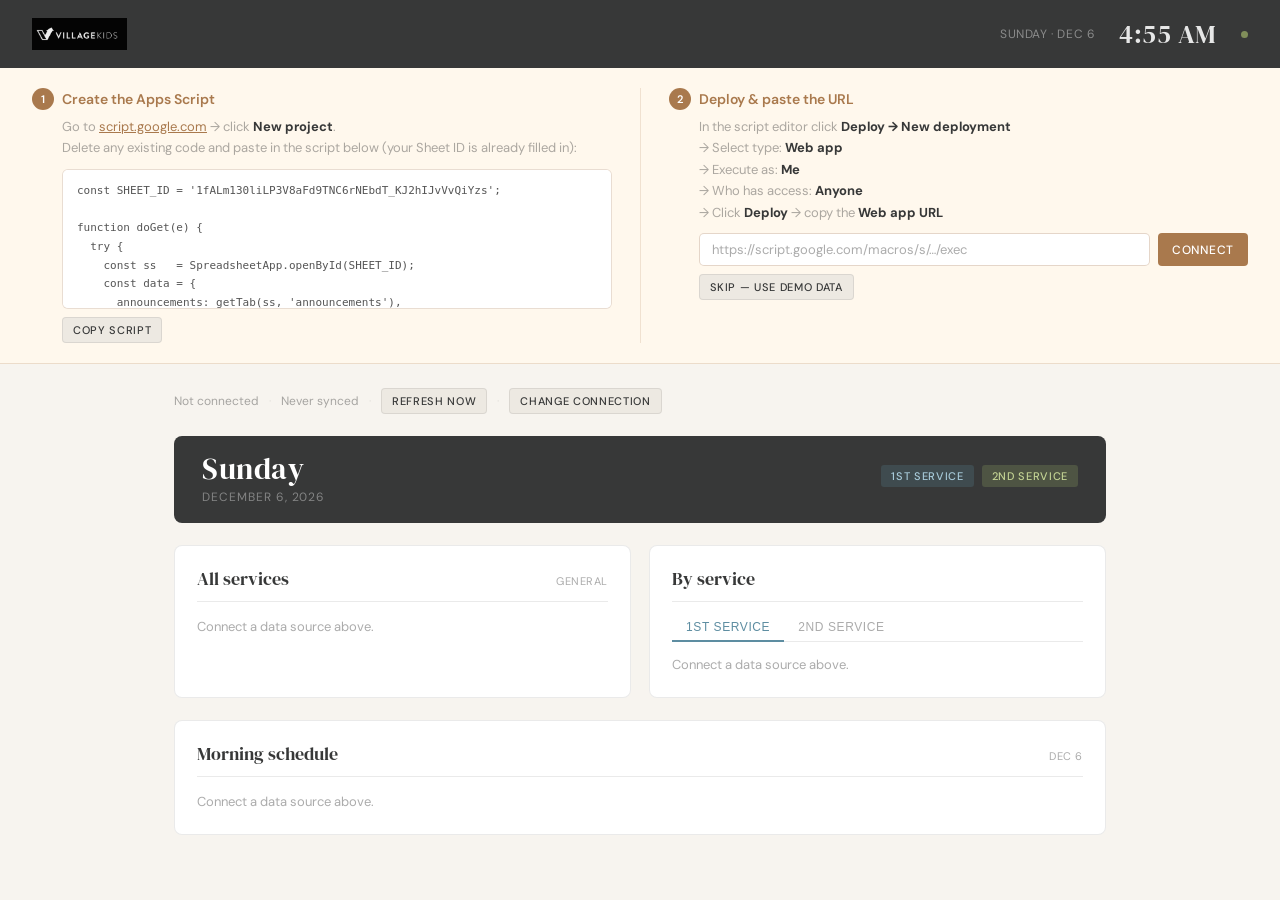
==== Index.html @ 51ea2cbd "Add files via upload" ====
<!DOCTYPE html>
<html lang="en">
<head>
<meta charset="UTF-8">
<meta name="viewport" content="width=device-width, initial-scale=1.0, viewport-fit=cover">
<meta name="apple-mobile-web-app-capable" content="yes">
<meta name="apple-mobile-web-app-status-bar-style" content="black-translucent">
<title>Village Kids</title>
<link rel="preconnect" href="https://fonts.googleapis.com">
<link href="https://fonts.googleapis.com/css2?family=DM+Sans:wght@300;400;500;600&family=DM+Serif+Display&display=swap" rel="stylesheet">
<style>
*,*::before,*::after{box-sizing:border-box;margin:0;padding:0}
:root{
  --blue:#5d8da1;--green:#a0b46a;--tan:#a9794d;
  --red:#954a4b;--dark:#373838;--cream:#f7f4ef;
  --off:#ede9e2;--rule:rgba(55,56,56,0.10);
  --text:#373838;--muted:rgba(55,56,56,0.42);
}
html,body{min-height:100%;font-family:'DM Sans',sans-serif;background:var(--cream);color:var(--text);-webkit-font-smoothing:antialiased}
header{background:var(--dark);padding:0 32px;height:68px;display:flex;align-items:center;justify-content:space-between;position:sticky;top:0;z-index:200}
.logo img{height:32px;display:block;opacity:.92}
.hright{display:flex;align-items:center;gap:24px}
.hdate{font-size:12px;color:rgba(255,255,255,.42);letter-spacing:.05em;text-transform:uppercase}
.hclock{font-family:'DM Serif Display',serif;font-size:26px;color:rgba(255,255,255,.88);letter-spacing:.02em;line-height:1}
.sync-dot{width:7px;height:7px;border-radius:50%;background:var(--green);opacity:.7;transition:background .3s,opacity .3s;flex-shrink:0}
.sync-dot.syncing{animation:pulse .9s ease-in-out infinite}
.sync-dot.error{background:var(--red);opacity:1;animation:none}
@keyframes pulse{0%,100%{opacity:.25}50%{opacity:1}}

.setup-banner{background:#fff8ed;border-bottom:1px solid rgba(169,121,77,.22);padding:20px 32px;display:flex;gap:24px;flex-wrap:wrap}
.setup-banner.hidden{display:none}
.setup-step{flex:1;min-width:260px}
.step-num{display:inline-flex;align-items:center;justify-content:center;width:22px;height:22px;border-radius:50%;background:var(--tan);color:#fff;font-size:11px;font-weight:600;margin-right:8px;flex-shrink:0}
.step-title{font-size:14px;font-weight:600;color:var(--tan);display:flex;align-items:center;margin-bottom:6px}
.step-body{font-size:13px;color:var(--muted);line-height:1.65;padding-left:30px}
.step-body code{background:rgba(169,121,77,.12);color:var(--tan);padding:1px 5px;border-radius:3px;font-size:11px;font-family:monospace}
.step-body a{color:var(--tan)}
.step-body strong{color:var(--text)}
.script-box{background:#fff;border:1px solid rgba(169,121,77,.25);border-radius:6px;padding:12px 14px;margin-top:10px;font-family:monospace;font-size:11px;color:#555;line-height:1.7;max-height:140px;overflow-y:auto;white-space:pre;user-select:all}
.url-row{display:flex;gap:8px;margin-top:10px;flex-wrap:wrap}
.url-input{font-family:'DM Sans',sans-serif;font-size:13px;padding:7px 12px;border:1px solid rgba(169,121,77,.3);border-radius:5px;background:#fff;color:var(--text);outline:none;flex:1;min-width:200px;transition:border-color .2s}
.url-input:focus{border-color:var(--tan)}
.url-input::placeholder{color:var(--muted)}
.divider-v{width:1px;background:rgba(169,121,77,.18);margin:0 4px;align-self:stretch}

.btn{font-family:'DM Sans',sans-serif;font-size:12px;font-weight:500;letter-spacing:.06em;text-transform:uppercase;padding:7px 14px;border-radius:4px;border:none;cursor:pointer;transition:opacity .15s;white-space:nowrap}
.btn:hover{opacity:.82}
.btn-tan{background:var(--tan);color:#fff}
.btn-dark{background:var(--dark);color:#fff}
.btn-ghost{background:var(--off);color:var(--text);border:1px solid var(--rule)}
.btn-sm{padding:5px 10px;font-size:11px}

.page{max-width:980px;margin:0 auto;padding:24px 24px 60px;display:flex;flex-direction:column;gap:22px}
.status-bar{display:flex;align-items:center;gap:10px;font-size:12px;color:var(--muted);flex-wrap:wrap}
.status-bar .sep{color:var(--rule)}

.date-banner{background:var(--dark);color:#fff;border-radius:8px;padding:18px 28px;display:flex;align-items:center;justify-content:space-between}
.date-main{font-family:'DM Serif Display',serif;font-size:30px;letter-spacing:.02em;line-height:1}
.date-sub{font-size:12px;color:rgba(255,255,255,.38);text-transform:uppercase;letter-spacing:.08em;margin-top:5px}
.svc-tags{display:flex;gap:8px}
.svc-tag{font-size:11px;font-weight:500;letter-spacing:.06em;text-transform:uppercase;padding:4px 10px;border-radius:3px}
.svc-tag-1{background:rgba(93,141,161,.22);color:#a8cbda}
.svc-tag-2{background:rgba(160,180,106,.22);color:#c4d494}
.svc-note{font-size:12px;color:rgba(255,255,255,.45);font-style:italic;margin-top:6px;text-align:right}

.two-col{display:grid;grid-template-columns:1fr 1fr;gap:18px}
.card{background:#fff;border-radius:8px;padding:20px 22px;border:1px solid var(--rule)}
.sec-hdr{display:flex;align-items:baseline;justify-content:space-between;margin-bottom:12px;padding-bottom:10px;border-bottom:1px solid var(--rule)}
.sec-title{font-family:'DM Serif Display',serif;font-size:18px;font-weight:400;color:var(--dark)}
.sec-meta{font-size:11px;color:var(--muted);letter-spacing:.05em;text-transform:uppercase}

.ann-empty{font-size:13px;color:var(--muted);padding:4px 0}
.ann-item{display:flex;gap:12px;padding:9px 0;border-bottom:1px solid var(--rule);align-items:flex-start}
.ann-item:last-child{border-bottom:none}
.ann-accent{width:3px;min-height:30px;border-radius:2px;flex-shrink:0;margin-top:2px}
.ann-body{flex:1;min-width:0}
.ann-title{font-size:14px;font-weight:500;line-height:1.35}
.ann-text{font-size:13px;color:var(--muted);margin-top:2px;line-height:1.45}
.ann-badge{font-size:10px;font-weight:500;letter-spacing:.06em;text-transform:uppercase;padding:2px 6px;border-radius:3px;margin-top:4px;display:inline-block}

.svc-tabs{display:flex;margin-bottom:10px;border-bottom:1px solid var(--rule)}
.svc-tab{font-size:12px;font-weight:500;letter-spacing:.05em;text-transform:uppercase;padding:6px 14px;background:none;border:none;cursor:pointer;color:var(--muted);border-bottom:2px solid transparent;margin-bottom:-1px;transition:color .2s,border-color .2s}
.svc-tab.s1{color:var(--blue);border-bottom-color:var(--blue)}
.svc-tab.s2{color:var(--green);border-bottom-color:var(--green)}
.svc-panel{display:none}
.svc-panel.active{display:block}

.sched-row{display:flex;align-items:flex-start;gap:14px;padding:9px 0;border-bottom:1px solid var(--rule)}
.sched-row:last-child{border-bottom:none}
.sched-time{font-family:'DM Serif Display',serif;font-size:13px;color:var(--muted);min-width:64px;flex-shrink:0;padding-top:2px}
.sched-dot{width:7px;height:7px;border-radius:50%;flex-shrink:0;margin-top:5px}
.sched-info{flex:1}
.sched-event{font-size:14px;font-weight:500;line-height:1.3}
.sched-sub{font-size:12px;color:var(--muted);margin-top:1px}
.sched-flags{display:flex;gap:5px;margin-top:4px;flex-wrap:wrap}
.sched-flag{font-size:10px;font-weight:500;letter-spacing:.05em;text-transform:uppercase;padding:2px 6px;border-radius:3px}
.flag-now{background:var(--red);color:#fff}
.flag-worship{background:rgba(93,141,161,.15);color:var(--blue)}
.flag-baptism{background:rgba(93,141,161,.15);color:var(--blue)}
.flag-early{background:rgba(149,74,75,.12);color:var(--red)}

.shimmer{height:13px;border-radius:4px;margin:8px 0;background:linear-gradient(90deg,var(--off) 25%,rgba(55,56,56,.06) 50%,var(--off) 75%);background-size:200% 100%;animation:shimmer 1.4s infinite}
@keyframes shimmer{0%{background-position:200% 0}100%{background-position:-200% 0}}
.shimmer.w80{width:80%}.shimmer.w60{width:60%}.shimmer.w45{width:45%}

@media(max-width:640px){
  .two-col{grid-template-columns:1fr}
  header{padding:0 16px}
  .page{padding:16px 12px 48px}
  .hdate{display:none}
  .setup-banner{padding:16px}
  .divider-v{display:none}
}
</style>
</head>
<body>

<header>
  <div class="logo"><img src="[data-uri]" alt="Village Kids"></div>
  <div class="hright">
    <div class="hdate"  id="hdate"></div>
    <div class="hclock" id="hclock">--:--</div>
    <div class="sync-dot" id="syncDot"></div>
  </div>
</header>

<div class="setup-banner" id="setupBanner">
  <div class="setup-step">
    <div class="step-title"><span class="step-num">1</span>Create the Apps Script</div>
    <div class="step-body">
      Go to <a href="https://script.google.com" target="_blank">script.google.com</a> &rarr; click <strong>New project</strong>.<br>
      Delete any existing code and paste in the script below (your Sheet ID is already filled in):
      <div class="script-box" id="scriptBox">const SHEET_ID = '1fALm130liLP3V8aFd9TNC6rNEbdT_KJ2hIJvVvQiYzs';

function doGet(e) {
  try {
    const ss   = SpreadsheetApp.openById(SHEET_ID);
    const data = {
      announcements: getTab(ss, 'announcements'),
      schedule:      getTab(ss, 'schedule'),
      settings:      getTab(ss, 'settings'),
    };
    const out = ContentService.createTextOutput(JSON.stringify(data));
    out.setMimeType(ContentService.MimeType.JSON);
    return out;
  } catch(err) {
    const out = ContentService.createTextOutput(JSON.stringify({ error: err.message }));
    out.setMimeType(ContentService.MimeType.JSON);
    return out;
  }
}

function getTab(ss, tabName) {
  const sheet = ss.getSheetByName(tabName);
  if (!sheet) return [];
  const rows = sheet.getDataRange().getValues();
  if (rows.length &lt; 2) return [];
  const headers = rows[0].map(h =&gt; String(h).trim().toLowerCase().replace(/\s+/g,'_'));
  return rows.slice(1)
    .map(row =&gt; {
      const obj = {};
      headers.forEach((h, i) =&gt; { obj[h] = String(row[i] != null ? row[i] : '').trim(); });
      return obj;
    })
    .filter(obj =&gt; Object.values(obj).some(v =&gt; v));
}</div>
      <button class="btn btn-ghost btn-sm" style="margin-top:8px" onclick="copyScript()">Copy script</button>
    </div>
  </div>
  <div class="divider-v"></div>
  <div class="setup-step">
    <div class="step-title"><span class="step-num">2</span>Deploy &amp; paste the URL</div>
    <div class="step-body">
      In the script editor click <strong>Deploy &rarr; New deployment</strong><br>
      &rarr; Select type: <strong>Web app</strong><br>
      &rarr; Execute as: <strong>Me</strong><br>
      &rarr; Who has access: <strong>Anyone</strong><br>
      &rarr; Click <strong>Deploy</strong> &rarr; copy the <strong>Web app URL</strong>
      <div class="url-row">
        <input class="url-input" id="urlInput" type="text" placeholder="https://script.google.com/macros/s/…/exec">
        <button class="btn btn-tan" onclick="saveUrl()">Connect</button>
      </div>
      <button class="btn btn-ghost btn-sm" style="margin-top:8px" onclick="useDemoData()">Skip — use demo data</button>
    </div>
  </div>
</div>

<div class="page">
  <div class="status-bar">
    <span id="statusText">Not connected</span>
    <span class="sep">&middot;</span>
    <span id="lastSync">Never synced</span>
    <span class="sep">&middot;</span>
    <button class="btn btn-ghost btn-sm" onclick="fetchData()">Refresh now</button>
    <span class="sep">&middot;</span>
    <button class="btn btn-ghost btn-sm" onclick="changeUrl()">Change connection</button>
  </div>

  <div class="date-banner">
    <div>
      <div class="date-main" id="dateBig">Sunday</div>
      <div class="date-sub"  id="dateFull"></div>
    </div>
    <div>
      <div class="svc-tags">
        <span class="svc-tag svc-tag-1" id="svc1Label">1st Service</span>
        <span class="svc-tag svc-tag-2" id="svc2Label">2nd Service</span>
      </div>
      <div class="svc-note" id="svcNote"></div>
    </div>
  </div>

  <div class="two-col">
    <div class="card">
      <div class="sec-hdr">
        <span class="sec-title">All services</span>
        <span class="sec-meta">General</span>
      </div>
      <div id="annGlobal"><div class="shimmer w80"></div><div class="shimmer w60"></div></div>
    </div>
    <div class="card">
      <div class="sec-hdr"><span class="sec-title">By service</span></div>
      <div class="svc-tabs">
        <button class="svc-tab s1" id="tab1" onclick="switchTab(1)">1st Service</button>
        <button class="svc-tab"    id="tab2" onclick="switchTab(2)">2nd Service</button>
      </div>
      <div class="svc-panel active" id="panelS1">
        <div id="annS1"><div class="shimmer w80"></div><div class="shimmer w45"></div></div>
      </div>
      <div class="svc-panel" id="panelS2">
        <div id="annS2"></div>
      </div>
    </div>
  </div>

  <div class="card">
    <div class="sec-hdr">
      <span class="sec-title">Morning schedule</span>
      <span class="sec-meta" id="schedMeta"></span>
    </div>
    <div id="schedGrid"><div class="shimmer w60"></div><div class="shimmer w80"></div><div class="shimmer w45"></div></div>
  </div>
</div>

<script>
const URL_KEY = 'vk_script_url';
const REFRESH  = 120000;
const TAG = {
  info:   {accent:'#5d8da1',bg:'rgba(93,141,161,.1)',  text:'#3a7490'},
  urgent: {accent:'#954a4b',bg:'rgba(149,74,75,.1)',   text:'#7a2e2f'},
  event:  {accent:'#a0b46a',bg:'rgba(160,180,106,.13)',text:'#608030'},
  prayer: {accent:'#a9794d',bg:'rgba(169,121,77,.12)', text:'#7a5030'},
};
const DEMO = {
  announcements:[
    {scope:'all',  title:'Check-in kiosks updated',     detail:'Use new tablets at main entrance.',    tag:'info'},
    {scope:'all',  title:'Allergy alert — nursery wing', detail:'No peanut products near rooms 1-3.',   tag:'urgent'},
    {scope:'1st',  title:'Worship team in main hall',    detail:'Kids join parents for opening song.',  tag:'info'},
    {scope:'2nd',  title:'VBS registration open',        detail:'Table in the foyer after service.',    tag:'event'},
  ],
  schedule:[
    {time:'9:00 AM', event:'Doors open',         detail:'Welcome & check-in',           now:'false',worship:'false',baptism:'false',early_pickup:'false'},
    {time:'9:15 AM', event:'Large group worship', detail:'All kids in main room',        now:'true', worship:'true', baptism:'false',early_pickup:'false'},
    {time:'9:40 AM', event:'Bible lesson',        detail:'Break out to classrooms',      now:'false',worship:'false',baptism:'false',early_pickup:'false'},
    {time:'10:05 AM',event:'Activity time',       detail:'Crafts & small groups',        now:'false',worship:'false',baptism:'false',early_pickup:'false'},
    {time:'10:30 AM',event:'Parent pickup',       detail:'Parents return to classrooms', now:'false',worship:'false',baptism:'false',early_pickup:'true'},
  ],
  settings:[{service1_time:'9:15 AM',service2_time:'11:00 AM',service_note:''}]
};

function bool(v){return['true','1','yes'].includes(String(v||'').trim().toLowerCase());}
function esc(s){return String(s||'').replace(/&/g,'&amp;').replace(/</g,'&lt;').replace(/>/g,'&gt;');}

function tick(){
  const n=new Date();
  const DA=['Sunday','Monday','Tuesday','Wednesday','Thursday','Friday','Saturday'];
  const MO=['January','February','March','April','May','June','July','August','September','October','November','December'];
  const SM=['Jan','Feb','Mar','Apr','May','Jun','Jul','Aug','Sep','Oct','Nov','Dec'];
  const h=n.getHours(),m=n.getMinutes(),ap=h>=12?'PM':'AM',hh=(h%12)||12,mm=String(m).padStart(2,'0');
  document.getElementById('hclock').textContent  = hh+':'+mm+' '+ap;
  document.getElementById('hdate').textContent   = DA[n.getDay()]+' · '+SM[n.getMonth()]+' '+n.getDate();
  document.getElementById('dateBig').textContent = DA[n.getDay()];
  document.getElementById('dateFull').textContent= MO[n.getMonth()]+' '+n.getDate()+', '+n.getFullYear();
  document.getElementById('schedMeta').textContent=SM[n.getMonth()]+' '+n.getDate();
}
tick(); setInterval(tick,15000);

function renderAnn(items,elId){
  const el=document.getElementById(elId);
  if(!items||!items.length){el.innerHTML='<p class="ann-empty">No announcements.</p>';return;}
  el.innerHTML=items.map(a=>{
    const c=TAG[a.tag]||TAG.info;
    return '<div class="ann-item"><div class="ann-accent" style="background:'+c.accent+'"></div><div class="ann-body"><div class="ann-title">'+esc(a.title)+'</div>'+(a.detail?'<div class="ann-text">'+esc(a.detail)+'</div>':'')+'<span class="ann-badge" style="background:'+c.bg+';color:'+c.text+'">'+esc(a.tag||'info')+'</span></div></div>';
  }).join('');
}

function renderSched(items){
  const el=document.getElementById('schedGrid');
  if(!items||!items.length){el.innerHTML='<p class="ann-empty">No schedule items.</p>';return;}
  el.innerHTML=items.map(s=>{
    const dot=bool(s.now)?'var(--red)':(bool(s.worship)||bool(s.baptism))?'var(--blue)':bool(s.early_pickup)?'var(--tan)':'var(--muted)';
    const flags=[
      bool(s.now)?'<span class="sched-flag flag-now">Now</span>':'',
      bool(s.worship)?'<span class="sched-flag flag-worship">Worship</span>':'',
      bool(s.baptism)?'<span class="sched-flag flag-baptism">Baptism</span>':'',
      bool(s.early_pickup)?'<span class="sched-flag flag-early">Early pickup</span>':'',
    ].filter(Boolean).join('');
    return '<div class="sched-row"><span class="sched-time">'+esc(s.time)+'</span><div class="sched-dot" style="background:'+dot+'"></div><div class="sched-info"><div class="sched-event">'+esc(s.event)+'</div>'+(s.detail?'<div class="sched-sub">'+esc(s.detail)+'</div>':'')+(flags?'<div class="sched-flags">'+flags+'</div>':'')+'</div></div>';
  }).join('');
}

function renderAll(data){
  const anns=data.announcements||[];
  const S1=['1st','first','1','service1','service 1'];
  const S2=['2nd','second','2','service2','service 2'];
  renderAnn(anns.filter(a=>!S1.includes((a.scope||'').toLowerCase())&&!S2.includes((a.scope||'').toLowerCase())),'annGlobal');
  renderAnn(anns.filter(a=>S1.includes((a.scope||'').toLowerCase())),'annS1');
  renderAnn(anns.filter(a=>S2.includes((a.scope||'').toLowerCase())),'annS2');
  renderSched(data.schedule||[]);
  const s=(data.settings||[])[0]||{};
  if(s.service1_time) document.getElementById('svc1Label').textContent=s.service1_time;
  if(s.service2_time) document.getElementById('svc2Label').textContent=s.service2_time;
  document.getElementById('svcNote').textContent=s.service_note||'';
}

function switchTab(n){
  document.getElementById('tab1').className='svc-tab'+(n===1?' s1':'');
  document.getElementById('tab2').className='svc-tab'+(n===2?' s2':'');
  document.getElementById('panelS1').className='svc-panel'+(n===1?' active':'');
  document.getElementById('panelS2').className='svc-panel'+(n===2?' active':'');
}

async function fetchData(){
  const url=localStorage.getItem(URL_KEY);
  if(!url)return;
  const dot=document.getElementById('syncDot');
  dot.className='sync-dot syncing';
  document.getElementById('statusText').textContent='Syncing…';
  try{
    const res=await fetch(url,{redirect:'follow'});
    if(!res.ok)throw new Error('HTTP '+res.status);
    const data=await res.json();
    if(data.error)throw new Error(data.error);
    renderAll(data);
    dot.className='sync-dot';
    const t=new Date();
    document.getElementById('lastSync').textContent='Synced '+t.toLocaleTimeString([],{hour:'2-digit',minute:'2-digit'});
    document.getElementById('statusText').textContent='Live';
  }catch(err){
    dot.className='sync-dot error';
    document.getElementById('statusText').textContent='Error — '+err.message;
    document.getElementById('lastSync').textContent='Check script URL and deployment settings';
  }
}

function saveUrl(){
  const v=document.getElementById('urlInput').value.trim();
  if(!v){document.getElementById('urlInput').focus();return;}
  localStorage.setItem(URL_KEY,v);
  document.getElementById('setupBanner').classList.add('hidden');
  fetchData();startPolling();
}
function changeUrl(){
  localStorage.removeItem(URL_KEY);
  document.getElementById('setupBanner').classList.remove('hidden');
  document.getElementById('statusText').textContent='Not connected';
}
function useDemoData(){
  document.getElementById('setupBanner').classList.add('hidden');
  document.getElementById('statusText').textContent='Demo mode';
  document.getElementById('lastSync').textContent='Using built-in demo data';
  document.getElementById('syncDot').className='sync-dot';
  renderAll(DEMO);
}
function copyScript(){
  const txt=document.getElementById('scriptBox').textContent;
  navigator.clipboard.writeText(txt).then(()=>alert('Copied!')).catch(()=>alert('Select all the text in the box and copy manually.'));
}

let pollTimer;
function startPolling(){clearInterval(pollTimer);pollTimer=setInterval(fetchData,REFRESH);}

const saved=localStorage.getItem(URL_KEY);
if(saved){
  document.getElementById('setupBanner').classList.add('hidden');
  fetchData();startPolling();
}else{
  ['annGlobal','annS1','annS2','schedGrid'].forEach(id=>
    document.getElementById(id).innerHTML='<p class="ann-empty">Connect a data source above.</p>'
  );
}
</script>
</body>
</html>
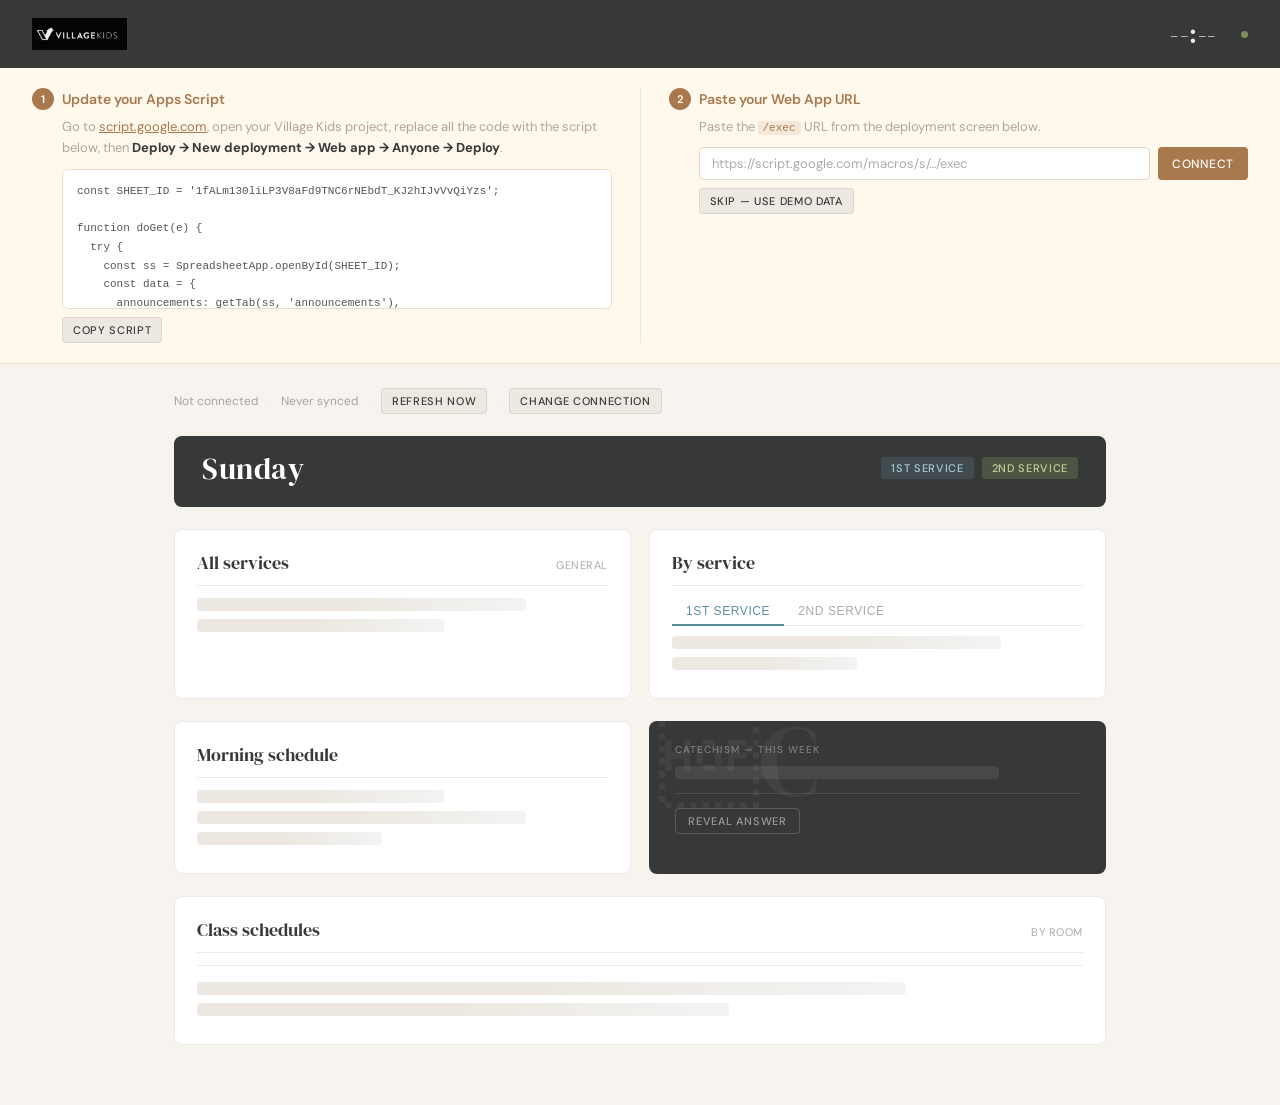
==== commit c7b718bd: "Rename village-kids-dashboard-v5.html to Index.html" ====
--- a/Index.html
+++ b/Index.html
@@ -17,6 +17,7 @@
   --text:#373838;--muted:rgba(55,56,56,0.42);
 }
 html,body{min-height:100%;font-family:'DM Sans',sans-serif;background:var(--cream);color:var(--text);-webkit-font-smoothing:antialiased}
+
 header{background:var(--dark);padding:0 32px;height:68px;display:flex;align-items:center;justify-content:space-between;position:sticky;top:0;z-index:200}
 .logo img{height:32px;display:block;opacity:.92}
 .hright{display:flex;align-items:center;gap:24px}
@@ -46,7 +47,6 @@
 .btn{font-family:'DM Sans',sans-serif;font-size:12px;font-weight:500;letter-spacing:.06em;text-transform:uppercase;padding:7px 14px;border-radius:4px;border:none;cursor:pointer;transition:opacity .15s;white-space:nowrap}
 .btn:hover{opacity:.82}
 .btn-tan{background:var(--tan);color:#fff}
-.btn-dark{background:var(--dark);color:#fff}
 .btn-ghost{background:var(--off);color:var(--text);border:1px solid var(--rule)}
 .btn-sm{padding:5px 10px;font-size:11px}
 
@@ -54,10 +54,10 @@
 .status-bar{display:flex;align-items:center;gap:10px;font-size:12px;color:var(--muted);flex-wrap:wrap}
 .status-bar .sep{color:var(--rule)}
 
-.date-banner{background:var(--dark);color:#fff;border-radius:8px;padding:18px 28px;display:flex;align-items:center;justify-content:space-between}
+.date-banner{background:var(--dark);color:#fff;border-radius:8px;padding:18px 28px;display:flex;align-items:center;justify-content:space-between;flex-wrap:wrap;gap:12px}
 .date-main{font-family:'DM Serif Display',serif;font-size:30px;letter-spacing:.02em;line-height:1}
 .date-sub{font-size:12px;color:rgba(255,255,255,.38);text-transform:uppercase;letter-spacing:.08em;margin-top:5px}
-.svc-tags{display:flex;gap:8px}
+.svc-tags{display:flex;gap:8px;flex-wrap:wrap}
 .svc-tag{font-size:11px;font-weight:500;letter-spacing:.06em;text-transform:uppercase;padding:4px 10px;border-radius:3px}
 .svc-tag-1{background:rgba(93,141,161,.22);color:#a8cbda}
 .svc-tag-2{background:rgba(160,180,106,.22);color:#c4d494}
@@ -99,17 +99,49 @@
 .flag-baptism{background:rgba(93,141,161,.15);color:var(--blue)}
 .flag-early{background:rgba(149,74,75,.12);color:var(--red)}
 
+/* CLASS TABS */
+.class-tab-bar{display:flex;flex-wrap:wrap;border-bottom:1px solid var(--rule);margin-bottom:16px;gap:0}
+.class-tab{font-size:12px;font-weight:500;letter-spacing:.03em;padding:7px 16px;background:none;border:none;cursor:pointer;color:var(--muted);border-bottom:2px solid transparent;margin-bottom:-1px;transition:color .15s,border-color .15s;white-space:nowrap}
+.class-tab.active{color:var(--tan);border-bottom-color:var(--tan)}
+.class-panel{display:none}
+.class-panel.active{display:block}
+
+.class-sched-row{display:flex;align-items:flex-start;gap:12px;padding:8px 0;border-bottom:1px solid var(--rule)}
+.class-sched-row:last-child{border-bottom:none}
+.class-sched-time{font-family:'DM Serif Display',serif;font-size:13px;color:var(--muted);min-width:62px;flex-shrink:0;padding-top:2px}
+.class-sched-dot{width:6px;height:6px;border-radius:50%;flex-shrink:0;margin-top:5px}
+.class-sched-info{flex:1}
+.class-sched-event{font-size:13px;font-weight:500;line-height:1.3}
+.class-sched-sub{font-size:12px;color:var(--muted);margin-top:1px}
+.class-now{font-size:10px;font-weight:500;background:var(--red);color:#fff;padding:1px 6px;border-radius:3px;margin-left:6px;vertical-align:middle}
+.no-schedule-msg{font-size:13px;color:var(--muted);padding:12px 0;font-style:italic}
+
+/* CATECHISM */
+.catechism-card{background:var(--dark);color:#fff;border-radius:8px;padding:22px 26px;position:relative;overflow:hidden}
+.catechism-card::before{content:'C';font-family:'DM Serif Display',serif;font-size:100px;color:rgba(255,255,255,.05);position:absolute;top:-10px;left:10px;line-height:1;pointer-events:none}
+.cat-label{font-size:10px;font-weight:500;letter-spacing:.1em;text-transform:uppercase;color:rgba(255,255,255,.35);margin-bottom:10px}
+.cat-question{font-family:'DM Serif Display',serif;font-size:18px;line-height:1.5;color:rgba(255,255,255,.92);margin-bottom:10px;position:relative}
+.cat-scripture{font-size:12px;color:rgba(255,255,255,.38);font-style:italic;margin-bottom:14px}
+.cat-answer-wrap{border-top:1px solid rgba(255,255,255,.1);padding-top:14px}
+.cat-reveal-btn{background:none;border:1px solid rgba(255,255,255,.18);color:rgba(255,255,255,.5);font-family:'DM Sans',sans-serif;font-size:11px;font-weight:500;letter-spacing:.07em;text-transform:uppercase;padding:5px 12px;border-radius:4px;cursor:pointer;transition:all .2s;display:flex;align-items:center;gap:6px}
+.cat-reveal-btn:hover{background:rgba(255,255,255,.08);color:rgba(255,255,255,.85)}
+.cat-answer{font-size:15px;line-height:1.65;color:rgba(255,255,255,.82);display:none;margin-top:12px}
+.cat-answer.revealed{display:block;animation:fadeIn .3s ease}
+@keyframes fadeIn{from{opacity:0;transform:translateY(4px)}to{opacity:1;transform:translateY(0)}}
+.cat-empty{font-size:13px;color:rgba(255,255,255,.3)}
+
 .shimmer{height:13px;border-radius:4px;margin:8px 0;background:linear-gradient(90deg,var(--off) 25%,rgba(55,56,56,.06) 50%,var(--off) 75%);background-size:200% 100%;animation:shimmer 1.4s infinite}
 @keyframes shimmer{0%{background-position:200% 0}100%{background-position:-200% 0}}
 .shimmer.w80{width:80%}.shimmer.w60{width:60%}.shimmer.w45{width:45%}
 
-@media(max-width:640px){
+@media(max-width:700px){
   .two-col{grid-template-columns:1fr}
   header{padding:0 16px}
   .page{padding:16px 12px 48px}
   .hdate{display:none}
   .setup-banner{padding:16px}
   .divider-v{display:none}
+  .class-tab{padding:6px 10px;font-size:11px}
 }
 </style>
 </head>
@@ -126,18 +158,20 @@
 
 <div class="setup-banner" id="setupBanner">
   <div class="setup-step">
-    <div class="step-title"><span class="step-num">1</span>Create the Apps Script</div>
+    <div class="step-title"><span class="step-num">1</span>Update your Apps Script</div>
     <div class="step-body">
-      Go to <a href="https://script.google.com" target="_blank">script.google.com</a> &rarr; click <strong>New project</strong>.<br>
-      Delete any existing code and paste in the script below (your Sheet ID is already filled in):
+      Go to <a href="https://script.google.com" target="_blank">script.google.com</a>, open your Village Kids project,
+      replace all the code with the script below, then
+      <strong>Deploy &rarr; New deployment &rarr; Web app &rarr; Anyone &rarr; Deploy</strong>.
       <div class="script-box" id="scriptBox">const SHEET_ID = '1fALm130liLP3V8aFd9TNC6rNEbdT_KJ2hIJvVvQiYzs';
 
 function doGet(e) {
   try {
-    const ss   = SpreadsheetApp.openById(SHEET_ID);
+    const ss = SpreadsheetApp.openById(SHEET_ID);
     const data = {
       announcements: getTab(ss, 'announcements'),
       schedule:      getTab(ss, 'schedule'),
+      classes:       getTab(ss, 'classes'),
       settings:      getTab(ss, 'settings'),
     };
     const out = ContentService.createTextOutput(JSON.stringify(data));
@@ -169,13 +203,9 @@
   </div>
   <div class="divider-v"></div>
   <div class="setup-step">
-    <div class="step-title"><span class="step-num">2</span>Deploy &amp; paste the URL</div>
+    <div class="step-title"><span class="step-num">2</span>Paste your Web App URL</div>
     <div class="step-body">
-      In the script editor click <strong>Deploy &rarr; New deployment</strong><br>
-      &rarr; Select type: <strong>Web app</strong><br>
-      &rarr; Execute as: <strong>Me</strong><br>
-      &rarr; Who has access: <strong>Anyone</strong><br>
-      &rarr; Click <strong>Deploy</strong> &rarr; copy the <strong>Web app URL</strong>
+      Paste the <code>/exec</code> URL from the deployment screen below.
       <div class="url-row">
         <input class="url-input" id="urlInput" type="text" placeholder="https://script.google.com/macros/s/…/exec">
         <button class="btn btn-tan" onclick="saveUrl()">Connect</button>
@@ -186,6 +216,7 @@
 </div>
 
 <div class="page">
+
   <div class="status-bar">
     <span id="statusText">Not connected</span>
     <span class="sep">&middot;</span>
@@ -221,51 +252,112 @@
     <div class="card">
       <div class="sec-hdr"><span class="sec-title">By service</span></div>
       <div class="svc-tabs">
-        <button class="svc-tab s1" id="tab1" onclick="switchTab(1)">1st Service</button>
-        <button class="svc-tab"    id="tab2" onclick="switchTab(2)">2nd Service</button>
+        <button class="svc-tab s1" id="tab1" onclick="switchSvcTab(1)">1st Service</button>
+        <button class="svc-tab"    id="tab2" onclick="switchSvcTab(2)">2nd Service</button>
       </div>
       <div class="svc-panel active" id="panelS1">
         <div id="annS1"><div class="shimmer w80"></div><div class="shimmer w45"></div></div>
       </div>
-      <div class="svc-panel" id="panelS2">
-        <div id="annS2"></div>
+      <div class="svc-panel" id="panelS2"><div id="annS2"></div></div>
+    </div>
+  </div>
+
+  <div class="two-col">
+    <div class="card">
+      <div class="sec-hdr">
+        <span class="sec-title">Morning schedule</span>
+        <span class="sec-meta" id="schedMeta"></span>
+      </div>
+      <div id="schedGrid"><div class="shimmer w60"></div><div class="shimmer w80"></div><div class="shimmer w45"></div></div>
+    </div>
+    <div class="catechism-card">
+      <div class="cat-label">Catechism &mdash; this week</div>
+      <div class="cat-question" id="catQuestion"><div class="shimmer w80" style="background:rgba(255,255,255,.08)"></div></div>
+      <div class="cat-scripture" id="catScripture"></div>
+      <div class="cat-answer-wrap">
+        <button class="cat-reveal-btn" id="catRevealBtn" onclick="toggleAnswer()">
+          <span id="catRevealLabel">Reveal answer</span>
+        </button>
+        <div class="cat-answer" id="catAnswer"></div>
       </div>
     </div>
   </div>
 
   <div class="card">
     <div class="sec-hdr">
-      <span class="sec-title">Morning schedule</span>
-      <span class="sec-meta" id="schedMeta"></span>
-    </div>
-    <div id="schedGrid"><div class="shimmer w60"></div><div class="shimmer w80"></div><div class="shimmer w45"></div></div>
-  </div>
+      <span class="sec-title">Class schedules</span>
+      <span class="sec-meta">By room</span>
+    </div>
+    <div class="class-tab-bar" id="classTabBar"></div>
+    <div id="classPanels"><div class="shimmer w80"></div><div class="shimmer w60"></div></div>
+  </div>
+
 </div>
 
 <script>
 const URL_KEY = 'vk_script_url';
 const REFRESH  = 120000;
+
+// Canonical class order — tabs always appear in this order
+const CLASS_ORDER = [
+  'Nursery',
+  'Toddler/Wobbler',
+  'Preschool',
+  'Kindergarten - 1st Grade',
+  '2nd - 3rd Grade',
+  '4th - 6th Grade'
+];
+
 const TAG = {
   info:   {accent:'#5d8da1',bg:'rgba(93,141,161,.1)',  text:'#3a7490'},
   urgent: {accent:'#954a4b',bg:'rgba(149,74,75,.1)',   text:'#7a2e2f'},
   event:  {accent:'#a0b46a',bg:'rgba(160,180,106,.13)',text:'#608030'},
   prayer: {accent:'#a9794d',bg:'rgba(169,121,77,.12)', text:'#7a5030'},
 };
+
 const DEMO = {
   announcements:[
-    {scope:'all',  title:'Check-in kiosks updated',     detail:'Use new tablets at main entrance.',    tag:'info'},
-    {scope:'all',  title:'Allergy alert — nursery wing', detail:'No peanut products near rooms 1-3.',   tag:'urgent'},
+    {scope:'all',  title:'Check-in kiosks updated',      detail:'Use new tablets at main entrance.',   tag:'info'},
+    {scope:'all',  title:'Allergy alert — nursery', detail:'No peanut products near rooms 1–3.', tag:'urgent'},
     {scope:'1st',  title:'Worship team in main hall',    detail:'Kids join parents for opening song.',  tag:'info'},
-    {scope:'2nd',  title:'VBS registration open',        detail:'Table in the foyer after service.',    tag:'event'},
+    {scope:'2nd',  title:'VBS registration open',        detail:'Table in foyer after service.',        tag:'event'},
   ],
   schedule:[
-    {time:'9:00 AM', event:'Doors open',         detail:'Welcome & check-in',           now:'false',worship:'false',baptism:'false',early_pickup:'false'},
-    {time:'9:15 AM', event:'Large group worship', detail:'All kids in main room',        now:'true', worship:'true', baptism:'false',early_pickup:'false'},
-    {time:'9:40 AM', event:'Bible lesson',        detail:'Break out to classrooms',      now:'false',worship:'false',baptism:'false',early_pickup:'false'},
-    {time:'10:05 AM',event:'Activity time',       detail:'Crafts & small groups',        now:'false',worship:'false',baptism:'false',early_pickup:'false'},
-    {time:'10:30 AM',event:'Parent pickup',       detail:'Parents return to classrooms', now:'false',worship:'false',baptism:'false',early_pickup:'true'},
+    {time:'9:00 AM', event:'Doors open',          detail:'Welcome & check-in',           now:'false',worship:'false',baptism:'false',early_pickup:'false'},
+    {time:'9:15 AM', event:'Large group worship',  detail:'All kids in main room',        now:'true', worship:'true', baptism:'false',early_pickup:'false'},
+    {time:'9:40 AM', event:'Bible lesson',          detail:'Break out to classrooms',      now:'false',worship:'false',baptism:'false',early_pickup:'false'},
+    {time:'10:05 AM',event:'Activity time',         detail:'Crafts & small groups',        now:'false',worship:'false',baptism:'false',early_pickup:'false'},
+    {time:'10:30 AM',event:'Parent pickup',         detail:'Parents return to classrooms', now:'false',worship:'false',baptism:'false',early_pickup:'true'},
   ],
-  settings:[{service1_time:'9:15 AM',service2_time:'11:00 AM',service_note:''}]
+  classes:[
+    {class:'Nursery',time:'',event:'',detail:'',now:'false',no_schedule:'true'},
+    {class:'Toddler/Wobbler',time:'9:15 AM',event:'Drop-off',detail:'',now:'false'},
+    {class:'Toddler/Wobbler',time:'9:25 AM',event:'Worship & movement',detail:'Songs and dancing',now:'true'},
+    {class:'Toddler/Wobbler',time:'9:45 AM',event:'Bible story',detail:'',now:'false'},
+    {class:'Toddler/Wobbler',time:'10:05 AM',event:'Snack & play',detail:'',now:'false'},
+    {class:'Toddler/Wobbler',time:'10:25 AM',event:'Pickup',detail:'',now:'false'},
+    {class:'Preschool',time:'9:15 AM',event:'Drop-off',detail:'',now:'false'},
+    {class:'Preschool',time:'9:25 AM',event:'Worship',detail:'Songs & prayer',now:'false'},
+    {class:'Preschool',time:'9:40 AM',event:'Bible lesson',detail:'John 3:1–15',now:'true'},
+    {class:'Preschool',time:'10:00 AM',event:'Craft / activity',detail:'Take-home project',now:'false'},
+    {class:'Preschool',time:'10:20 AM',event:'Free play',detail:'',now:'false'},
+    {class:'Preschool',time:'10:25 AM',event:'Pickup',detail:'',now:'false'},
+    {class:'Kindergarten - 1st Grade',time:'9:15 AM',event:'Large group worship',detail:'Main room',now:'false'},
+    {class:'Kindergarten - 1st Grade',time:'9:40 AM',event:'Bible lesson',detail:'John 3:1–15',now:'true'},
+    {class:'Kindergarten - 1st Grade',time:'10:05 AM',event:'Small group',detail:'Discussion & craft',now:'false'},
+    {class:'Kindergarten - 1st Grade',time:'10:25 AM',event:'Pickup',detail:'',now:'false'},
+    {class:'2nd - 3rd Grade',time:'9:15 AM',event:'Large group worship',detail:'Main room',now:'false'},
+    {class:'2nd - 3rd Grade',time:'9:40 AM',event:'Bible lesson',detail:'John 3:1–15',now:'true'},
+    {class:'2nd - 3rd Grade',time:'10:05 AM',event:'Discussion & game',detail:'',now:'false'},
+    {class:'2nd - 3rd Grade',time:'10:25 AM',event:'Pickup',detail:'',now:'false'},
+    {class:'4th - 6th Grade',time:'',event:'',detail:'',now:'false',no_schedule:'true'}
+  ],
+  settings:[{
+    service1_time:'9:15 AM',service2_time:'11:00 AM',service_note:'',
+    catechism_question:'What is God?',
+    catechism_answer:'God is a Spirit, infinite, eternal, and unchangeable in his being, wisdom, power, holiness, justice, goodness, and truth.',
+    catechism_scripture:'John 4:24',
+  }]
 };
 
 function bool(v){return['true','1','yes'].includes(String(v||'').trim().toLowerCase());}
@@ -296,7 +388,7 @@
 
 function renderSched(items){
   const el=document.getElementById('schedGrid');
-  if(!items||!items.length){el.innerHTML='<p class="ann-empty">No schedule items.</p>';return;}
+  if(!items||!items.length){el.innerHTML='<p class="ann-empty">No schedule.</p>';return;}
   el.innerHTML=items.map(s=>{
     const dot=bool(s.now)?'var(--red)':(bool(s.worship)||bool(s.baptism))?'var(--blue)':bool(s.early_pickup)?'var(--tan)':'var(--muted)';
     const flags=[
@@ -309,6 +401,79 @@
   }).join('');
 }
 
+function renderClasses(rows){
+  const tabBar = document.getElementById('classTabBar');
+  const panels = document.getElementById('classPanels');
+
+  // Build groups from sheet data
+  const groups = {};
+  (rows||[]).forEach(r=>{
+    const cls = r.class||r.classroom||r.room||'';
+    if(!cls) return;
+    if(!groups[cls]) groups[cls]=[];
+    // Skip sentinel no_schedule rows from real data (they won't have no_schedule set)
+    if(!bool(r.no_schedule)) groups[cls].push(r);
+  });
+
+  // Use CLASS_ORDER for tab sequence; include even if no rows (shows "no schedule" message)
+  // Also include any class names from data not in CLASS_ORDER (appended at end)
+  const dataClasses = Object.keys(groups);
+  const ordered = CLASS_ORDER.filter(c => true); // always show all 6
+  dataClasses.forEach(c=>{ if(!ordered.includes(c)) ordered.push(c); });
+
+  tabBar.innerHTML = ordered.map((cls,i)=>
+    '<button class="class-tab'+(i===0?' active':'')+'" onclick="switchClassTab(''+cls.replace(/'/g,"\\'")+ '',this)">'+esc(cls)+'</button>'
+  ).join('');
+
+  panels.innerHTML = ordered.map((cls,i)=>{
+    const clsRows = groups[cls]||[];
+    let inner;
+    if(!clsRows.length){
+      inner = '<p class="no-schedule-msg">No schedule for this class.</p>';
+    } else {
+      inner = clsRows.map(s=>{
+        const isNow=bool(s.now);
+        return '<div class="class-sched-row">'
+          +'<span class="class-sched-time">'+esc(s.time)+'</span>'
+          +'<div class="class-sched-dot" style="background:'+(isNow?'var(--red)':'var(--tan)')+'"></div>'
+          +'<div class="class-sched-info">'
+          +'<span class="class-sched-event">'+esc(s.event)+'</span>'
+          +(isNow?'<span class="class-now">Now</span>':'')
+          +(s.detail?'<div class="class-sched-sub">'+esc(s.detail)+'</div>':'')
+          +'</div></div>';
+      }).join('');
+    }
+    return '<div class="class-panel'+(i===0?' active':'')+'" data-class="'+esc(cls)+'">'+inner+'</div>';
+  }).join('');
+}
+
+function switchClassTab(cls,btn){
+  document.querySelectorAll('.class-tab').forEach(t=>t.classList.remove('active'));
+  document.querySelectorAll('.class-panel').forEach(p=>p.classList.remove('active'));
+  btn.classList.add('active');
+  const panel=document.querySelector('.class-panel[data-class="'+CSS.escape(cls)+'"]');
+  if(panel) panel.classList.add('active');
+}
+
+function renderCatechism(s){
+  const q=s.catechism_question||'', a=s.catechism_answer||'', sc=s.catechism_scripture||'';
+  const qEl=document.getElementById('catQuestion');
+  const aEl=document.getElementById('catAnswer');
+  if(!q){qEl.innerHTML='<span class="cat-empty">No catechism question set.</span>';document.getElementById('catRevealBtn').style.display='none';return;}
+  qEl.textContent=q;
+  document.getElementById('catScripture').textContent=sc;
+  aEl.textContent=a;
+  document.getElementById('catRevealBtn').style.display=a?'flex':'none';
+  aEl.classList.remove('revealed');
+  document.getElementById('catRevealLabel').textContent='Reveal answer';
+}
+
+function toggleAnswer(){
+  const aEl=document.getElementById('catAnswer');
+  const showing=aEl.classList.toggle('revealed');
+  document.getElementById('catRevealLabel').textContent=showing?'Hide answer':'Reveal answer';
+}
+
 function renderAll(data){
   const anns=data.announcements||[];
   const S1=['1st','first','1','service1','service 1'];
@@ -317,13 +482,15 @@
   renderAnn(anns.filter(a=>S1.includes((a.scope||'').toLowerCase())),'annS1');
   renderAnn(anns.filter(a=>S2.includes((a.scope||'').toLowerCase())),'annS2');
   renderSched(data.schedule||[]);
+  renderClasses(data.classes||[]);
   const s=(data.settings||[])[0]||{};
   if(s.service1_time) document.getElementById('svc1Label').textContent=s.service1_time;
   if(s.service2_time) document.getElementById('svc2Label').textContent=s.service2_time;
   document.getElementById('svcNote').textContent=s.service_note||'';
-}
-
-function switchTab(n){
+  renderCatechism(s);
+}
+
+function switchSvcTab(n){
   document.getElementById('tab1').className='svc-tab'+(n===1?' s1':'');
   document.getElementById('tab2').className='svc-tab'+(n===2?' s2':'');
   document.getElementById('panelS1').className='svc-panel'+(n===1?' active':'');
@@ -373,8 +540,8 @@
   renderAll(DEMO);
 }
 function copyScript(){
-  const txt=document.getElementById('scriptBox').textContent;
-  navigator.clipboard.writeText(txt).then(()=>alert('Copied!')).catch(()=>alert('Select all the text in the box and copy manually.'));
+  navigator.clipboard.writeText(document.getElementById('scriptBox').textContent)
+    .then(()=>alert('Copied!')).catch(()=>alert('Select and copy manually.'));
 }
 
 let pollTimer;
@@ -388,7 +555,9 @@
   ['annGlobal','annS1','annS2','schedGrid'].forEach(id=>
     document.getElementById(id).innerHTML='<p class="ann-empty">Connect a data source above.</p>'
   );
+  document.getElementById('classTabBar').innerHTML='';
+  document.getElementById('classPanels').innerHTML='<p class="ann-empty">Connect a data source above.</p>';
 }
 </script>
 </body>
-</html>+</html>
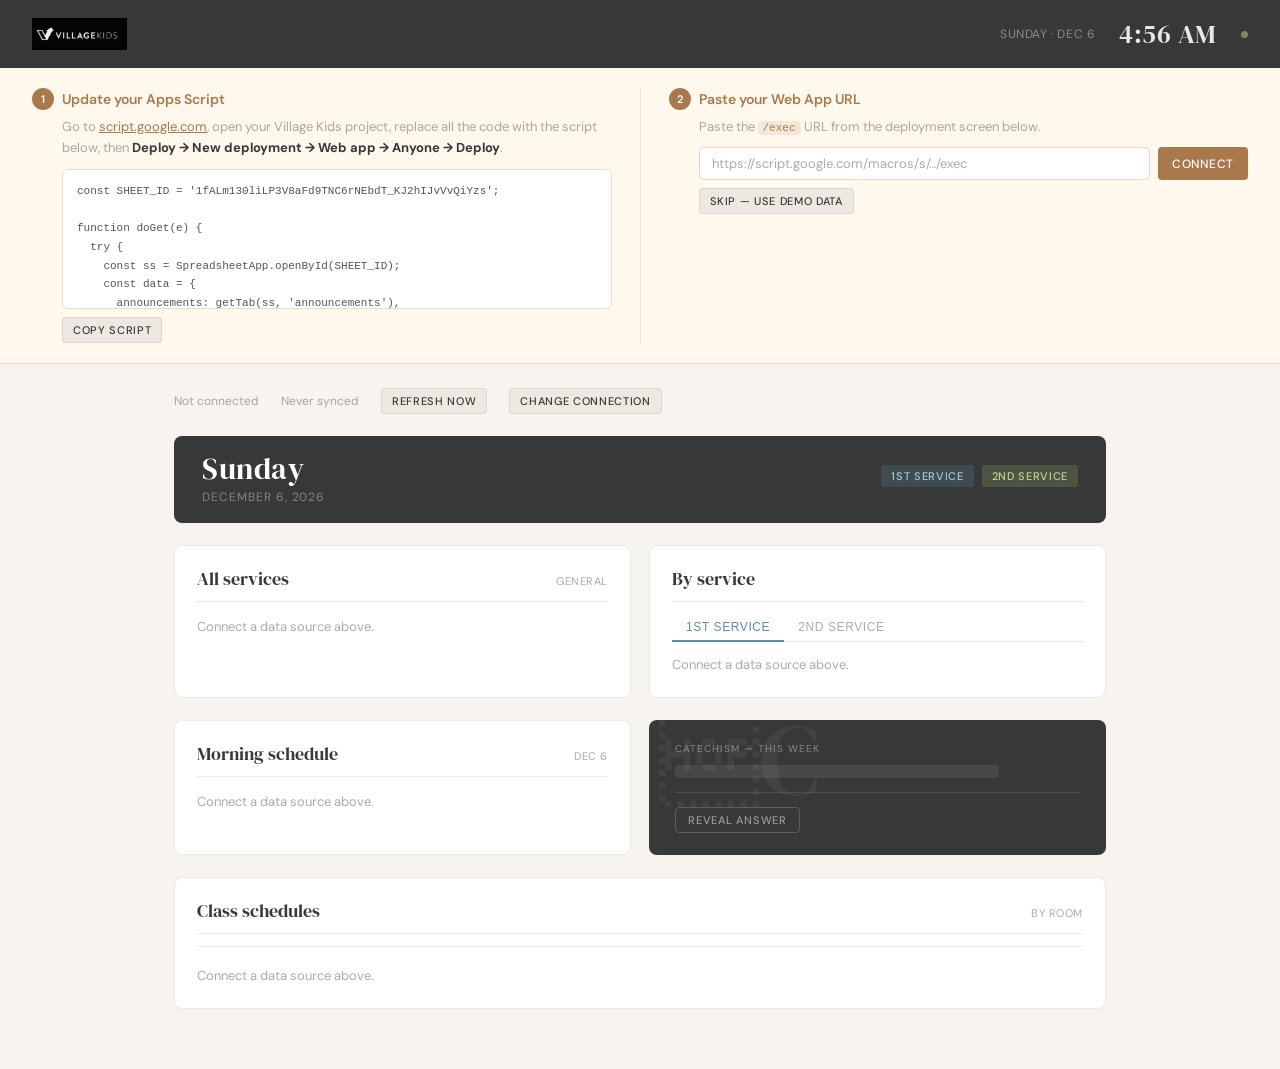
==== commit 706403f3: "Rename village-kids-dashboard-v5.html to Index.html" ====
--- a/Index.html
+++ b/Index.html
@@ -405,54 +405,69 @@
   const tabBar = document.getElementById('classTabBar');
   const panels = document.getElementById('classPanels');
 
-  // Build groups from sheet data
   const groups = {};
   (rows||[]).forEach(r=>{
     const cls = r.class||r.classroom||r.room||'';
     if(!cls) return;
     if(!groups[cls]) groups[cls]=[];
-    // Skip sentinel no_schedule rows from real data (they won't have no_schedule set)
     if(!bool(r.no_schedule)) groups[cls].push(r);
   });
 
-  // Use CLASS_ORDER for tab sequence; include even if no rows (shows "no schedule" message)
-  // Also include any class names from data not in CLASS_ORDER (appended at end)
   const dataClasses = Object.keys(groups);
-  const ordered = CLASS_ORDER.filter(c => true); // always show all 6
+  const ordered = CLASS_ORDER.slice();
   dataClasses.forEach(c=>{ if(!ordered.includes(c)) ordered.push(c); });
 
-  tabBar.innerHTML = ordered.map((cls,i)=>
-    '<button class="class-tab'+(i===0?' active':'')+'" onclick="switchClassTab(''+cls.replace(/'/g,"\\'")+ '',this)">'+esc(cls)+'</button>'
-  ).join('');
-
-  panels.innerHTML = ordered.map((cls,i)=>{
+  // Build tabs using DOM (no string escaping issues)
+  tabBar.innerHTML = '';
+  panels.innerHTML = '';
+
+  ordered.forEach((cls, i) => {
+    // Tab button
+    const btn = document.createElement('button');
+    btn.className = 'class-tab' + (i===0 ? ' active' : '');
+    btn.textContent = cls;
+    btn.addEventListener('click', function(){ switchClassTab(cls, this); });
+    tabBar.appendChild(btn);
+
+    // Panel
+    const panel = document.createElement('div');
+    panel.className = 'class-panel' + (i===0 ? ' active' : '');
+    panel.dataset.cls = cls;
+
     const clsRows = groups[cls]||[];
-    let inner;
     if(!clsRows.length){
-      inner = '<p class="no-schedule-msg">No schedule for this class.</p>';
+      const msg = document.createElement('p');
+      msg.className = 'no-schedule-msg';
+      msg.textContent = 'No schedule for this class.';
+      panel.appendChild(msg);
     } else {
-      inner = clsRows.map(s=>{
-        const isNow=bool(s.now);
-        return '<div class="class-sched-row">'
-          +'<span class="class-sched-time">'+esc(s.time)+'</span>'
+      clsRows.forEach(s => {
+        const isNow = bool(s.now);
+        const row = document.createElement('div');
+        row.className = 'class-sched-row';
+        row.innerHTML =
+          '<span class="class-sched-time">'+esc(s.time)+'</span>'
           +'<div class="class-sched-dot" style="background:'+(isNow?'var(--red)':'var(--tan)')+'"></div>'
           +'<div class="class-sched-info">'
           +'<span class="class-sched-event">'+esc(s.event)+'</span>'
           +(isNow?'<span class="class-now">Now</span>':'')
           +(s.detail?'<div class="class-sched-sub">'+esc(s.detail)+'</div>':'')
-          +'</div></div>';
-      }).join('');
+          +'</div>';
+        panel.appendChild(row);
+      });
     }
-    return '<div class="class-panel'+(i===0?' active':'')+'" data-class="'+esc(cls)+'">'+inner+'</div>';
-  }).join('');
-}
+    panels.appendChild(panel);
+  });
+}
+
 
 function switchClassTab(cls,btn){
   document.querySelectorAll('.class-tab').forEach(t=>t.classList.remove('active'));
   document.querySelectorAll('.class-panel').forEach(p=>p.classList.remove('active'));
   btn.classList.add('active');
-  const panel=document.querySelector('.class-panel[data-class="'+CSS.escape(cls)+'"]');
-  if(panel) panel.classList.add('active');
+  document.querySelectorAll('.class-panel').forEach(p=>{
+    if(p.dataset.cls===cls) p.classList.add('active');
+  });
 }
 
 function renderCatechism(s){
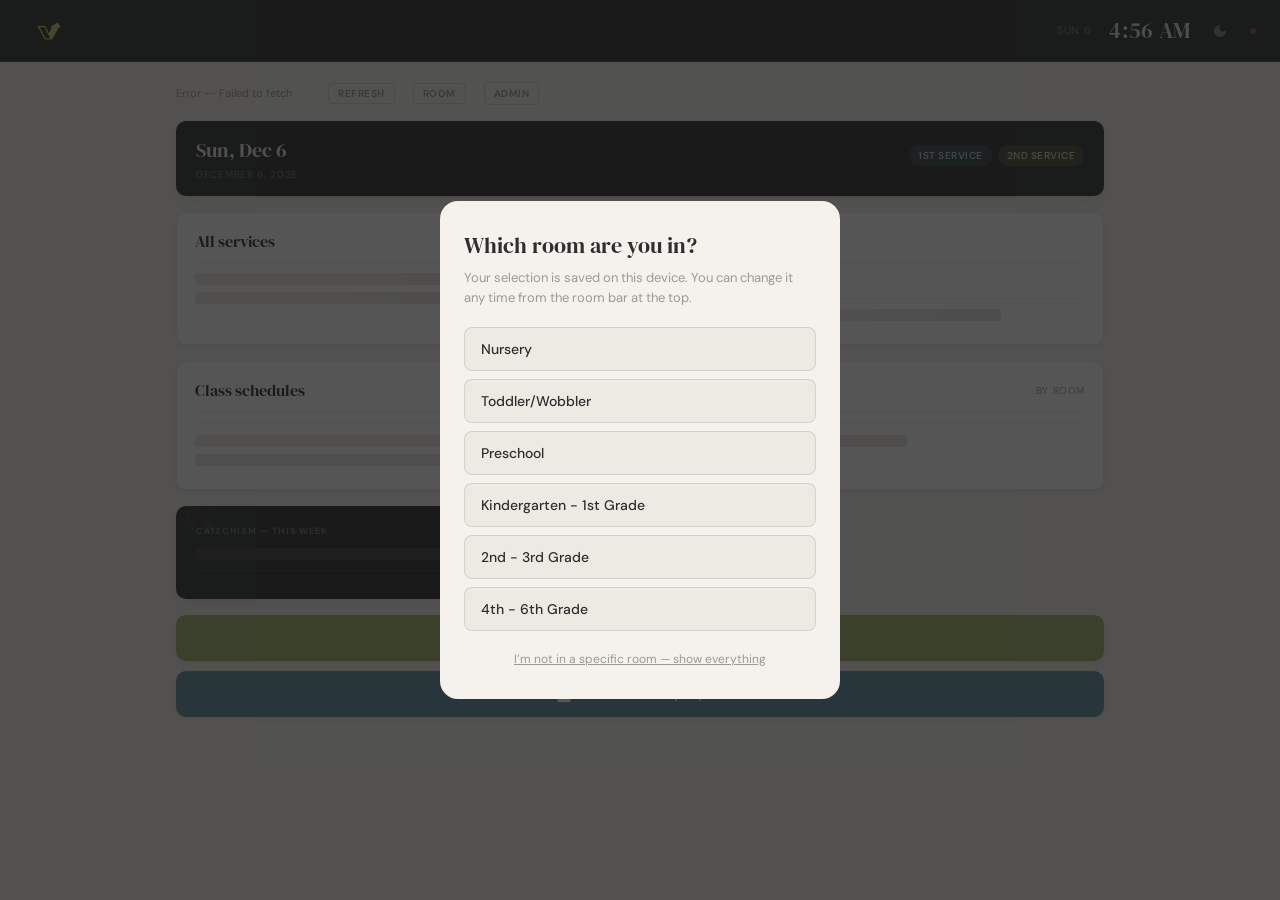
==== commit 533bf209: "Update and rename vk-dashboard-v9.html to Index.html" ====
--- a/Index.html
+++ b/Index.html
@@ -2,237 +2,424 @@
 <html lang="en">
 <head>
 <meta charset="UTF-8">
-<meta name="viewport" content="width=device-width, initial-scale=1.0, viewport-fit=cover">
+<meta name="viewport" content="width=device-width,initial-scale=1,viewport-fit=cover">
 <meta name="apple-mobile-web-app-capable" content="yes">
 <meta name="apple-mobile-web-app-status-bar-style" content="black-translucent">
+<meta name="apple-mobile-web-app-title" content="Village Kids">
+<meta name="mobile-web-app-capable" content="yes">
+<meta name="theme-color" content="#2d2e2e">
 <title>Village Kids</title>
+<link rel="manifest" href="/village-kids-dashboard/manifest.json">
+<link rel="apple-touch-icon" href="/village-kids-dashboard/icon-180.png">
+<link rel="apple-touch-icon" sizes="152x152" href="/village-kids-dashboard/icon-152.png">
+<link rel="apple-touch-icon" sizes="167x167" href="/village-kids-dashboard/icon-167.png">
+<link rel="apple-touch-icon" sizes="180x180" href="/village-kids-dashboard/icon-180.png">
+<link rel="icon" type="image/png" sizes="32x32" href="/village-kids-dashboard/icon-32.png">
+<link rel="icon" type="image/png" sizes="16x16" href="/village-kids-dashboard/icon-16.png">
 <link rel="preconnect" href="https://fonts.googleapis.com">
-<link href="https://fonts.googleapis.com/css2?family=DM+Sans:wght@300;400;500;600&family=DM+Serif+Display&display=swap" rel="stylesheet">
+<link href="https://fonts.googleapis.com/css2?family=DM+Sans:wght@300;400;500;600&family=DM+Serif+Display:ital@0;1&display=swap" rel="stylesheet">
 <style>
+/* ── RESET ──────────────────────────────────────── */
 *,*::before,*::after{box-sizing:border-box;margin:0;padding:0}
+
+/* ── TOKENS ─────────────────────────────────────── */
 :root{
-  --blue:#5d8da1;--green:#a0b46a;--tan:#a9794d;
-  --red:#954a4b;--dark:#373838;--cream:#f7f4ef;
-  --off:#ede9e2;--rule:rgba(55,56,56,0.10);
-  --text:#373838;--muted:rgba(55,56,56,0.42);
+  --blue:#5d8da1;    --blue-d:#3a6e85;   --blue-l:rgba(93,141,161,.12);
+  --green:#a0b46a;   --green-d:#6b8a3e;  --green-l:rgba(160,180,106,.12);
+  --tan:#a9794d;     --tan-d:#7a5030;    --tan-l:rgba(169,121,77,.12);
+  --red:#954a4b;     --red-d:#7a2e2f;    --red-l:rgba(149,74,75,.12);
+  --dark:#2d2e2e;    --dark2:#373838;
+  --cream:#f5f2ed;   --off:#edeae4;      --off2:#e4e0d9;
+  --white:#fff;      --rule:rgba(55,56,56,.08);   --rule2:rgba(55,56,56,.14);
+  --text:#2d2e2e;    --muted:rgba(45,46,46,.45);  --faint:rgba(45,46,46,.22);
+  --sh:0 1px 3px rgba(0,0,0,.06),0 4px 16px rgba(0,0,0,.06);
+  --sh-sm:0 1px 2px rgba(0,0,0,.05),0 2px 8px rgba(0,0,0,.05);
+  --r:8px; --rl:10px; --rxl:16px;
 }
-html,body{min-height:100%;font-family:'DM Sans',sans-serif;background:var(--cream);color:var(--text);-webkit-font-smoothing:antialiased}
-
-header{background:var(--dark);padding:0 32px;height:68px;display:flex;align-items:center;justify-content:space-between;position:sticky;top:0;z-index:200}
-.logo img{height:32px;display:block;opacity:.92}
-.hright{display:flex;align-items:center;gap:24px}
-.hdate{font-size:12px;color:rgba(255,255,255,.42);letter-spacing:.05em;text-transform:uppercase}
-.hclock{font-family:'DM Serif Display',serif;font-size:26px;color:rgba(255,255,255,.88);letter-spacing:.02em;line-height:1}
-.sync-dot{width:7px;height:7px;border-radius:50%;background:var(--green);opacity:.7;transition:background .3s,opacity .3s;flex-shrink:0}
-.sync-dot.syncing{animation:pulse .9s ease-in-out infinite}
-.sync-dot.error{background:var(--red);opacity:1;animation:none}
-@keyframes pulse{0%,100%{opacity:.25}50%{opacity:1}}
-
-.setup-banner{background:#fff8ed;border-bottom:1px solid rgba(169,121,77,.22);padding:20px 32px;display:flex;gap:24px;flex-wrap:wrap}
-.setup-banner.hidden{display:none}
-.setup-step{flex:1;min-width:260px}
-.step-num{display:inline-flex;align-items:center;justify-content:center;width:22px;height:22px;border-radius:50%;background:var(--tan);color:#fff;font-size:11px;font-weight:600;margin-right:8px;flex-shrink:0}
-.step-title{font-size:14px;font-weight:600;color:var(--tan);display:flex;align-items:center;margin-bottom:6px}
-.step-body{font-size:13px;color:var(--muted);line-height:1.65;padding-left:30px}
-.step-body code{background:rgba(169,121,77,.12);color:var(--tan);padding:1px 5px;border-radius:3px;font-size:11px;font-family:monospace}
-.step-body a{color:var(--tan)}
-.step-body strong{color:var(--text)}
-.script-box{background:#fff;border:1px solid rgba(169,121,77,.25);border-radius:6px;padding:12px 14px;margin-top:10px;font-family:monospace;font-size:11px;color:#555;line-height:1.7;max-height:140px;overflow-y:auto;white-space:pre;user-select:all}
-.url-row{display:flex;gap:8px;margin-top:10px;flex-wrap:wrap}
-.url-input{font-family:'DM Sans',sans-serif;font-size:13px;padding:7px 12px;border:1px solid rgba(169,121,77,.3);border-radius:5px;background:#fff;color:var(--text);outline:none;flex:1;min-width:200px;transition:border-color .2s}
-.url-input:focus{border-color:var(--tan)}
-.url-input::placeholder{color:var(--muted)}
-.divider-v{width:1px;background:rgba(169,121,77,.18);margin:0 4px;align-self:stretch}
-
-.btn{font-family:'DM Sans',sans-serif;font-size:12px;font-weight:500;letter-spacing:.06em;text-transform:uppercase;padding:7px 14px;border-radius:4px;border:none;cursor:pointer;transition:opacity .15s;white-space:nowrap}
-.btn:hover{opacity:.82}
-.btn-tan{background:var(--tan);color:#fff}
-.btn-ghost{background:var(--off);color:var(--text);border:1px solid var(--rule)}
-.btn-sm{padding:5px 10px;font-size:11px}
-
-.page{max-width:980px;margin:0 auto;padding:24px 24px 60px;display:flex;flex-direction:column;gap:22px}
-.status-bar{display:flex;align-items:center;gap:10px;font-size:12px;color:var(--muted);flex-wrap:wrap}
-.status-bar .sep{color:var(--rule)}
-
-.date-banner{background:var(--dark);color:#fff;border-radius:8px;padding:18px 28px;display:flex;align-items:center;justify-content:space-between;flex-wrap:wrap;gap:12px}
-.date-main{font-family:'DM Serif Display',serif;font-size:30px;letter-spacing:.02em;line-height:1}
-.date-sub{font-size:12px;color:rgba(255,255,255,.38);text-transform:uppercase;letter-spacing:.08em;margin-top:5px}
-.svc-tags{display:flex;gap:8px;flex-wrap:wrap}
-.svc-tag{font-size:11px;font-weight:500;letter-spacing:.06em;text-transform:uppercase;padding:4px 10px;border-radius:3px}
+body.dark{
+  --cream:#1e1f1f;  --off:#252627;   --off2:#2c2e2e;  --white:#252627;
+  --rule:rgba(255,255,255,.07);  --rule2:rgba(255,255,255,.12);
+  --text:#e8e5df;   --muted:rgba(232,229,223,.45);  --faint:rgba(232,229,223,.22);
+  --sh:0 1px 3px rgba(0,0,0,.3),0 4px 16px rgba(0,0,0,.3);
+  --sh-sm:0 1px 2px rgba(0,0,0,.2),0 2px 8px rgba(0,0,0,.2);
+  --blue-l:rgba(93,141,161,.18); --tan-l:rgba(169,121,77,.18); --red-l:rgba(149,74,75,.2);
+}
+
+/* ── BASE ────────────────────────────────────────── */
+html,body{min-height:100%;font-family:'DM Sans',sans-serif;background:var(--cream);color:var(--text);-webkit-font-smoothing:antialiased;font-size:15px;line-height:1.5}
+a{color:inherit;text-decoration:none}
+button{font-family:inherit;cursor:pointer}
+
+/* ── ANIMATIONS ─────────────────────────────────── */
+@keyframes fadeUp{from{opacity:0;transform:translateY(14px)}to{opacity:1;transform:translateY(0)}}
+@keyframes shimmer{0%{background-position:200% 0}100%{background-position:-200% 0}}
+@keyframes pulse{0%,100%{opacity:.2}50%{opacity:1}}
+@keyframes alertPulse{0%,100%{background:#954a4b}50%{background:#b05a5b}}
+@keyframes slideUp{from{opacity:0;transform:translateY(8px)}to{opacity:1;transform:translateY(0)}}
+@keyframes tickerScroll{0%{transform:translateX(0)}100%{transform:translateX(-50%)}}
+
+.anim{opacity:0;animation:fadeUp .45s ease forwards}
+.d1{animation-delay:.05s}.d2{animation-delay:.1s}.d3{animation-delay:.15s}
+.d4{animation-delay:.2s}.d5{animation-delay:.25s}.d6{animation-delay:.3s}
+.d7{animation-delay:.35s}.d8{animation-delay:.4s}
+
+/* ── LAYOUT ──────────────────────────────────────── */
+header{
+  background:var(--dark);height:62px;padding:0 24px;
+  display:flex;align-items:center;justify-content:space-between;
+  position:sticky;top:0;z-index:100;
+  border-bottom:1px solid rgba(255,255,255,.05);
+}
+.logo img{height:28px;display:block;opacity:.9}
+.hright{display:flex;align-items:center;gap:18px}
+.hclock{font-family:'DM Serif Display',serif;font-size:22px;color:rgba(255,255,255,.85);letter-spacing:.01em}
+.hdate{font-size:11px;color:rgba(255,255,255,.32);letter-spacing:.06em;text-transform:uppercase}
+.sync-dot{width:6px;height:6px;border-radius:50%;background:var(--green);transition:all .3s}
+.sync-dot.loading{animation:pulse .9s ease-in-out infinite}
+.sync-dot.error{background:var(--red);animation:none}
+.icon-btn{background:none;border:none;padding:4px;color:rgba(255,255,255,.4);line-height:0;transition:color .2s}
+.icon-btn:hover{color:rgba(255,255,255,.8)}
+.icon-btn svg{width:16px;height:16px}
+
+.page{max-width:960px;margin:0 auto;padding:20px 16px 60px;display:flex;flex-direction:column;gap:16px}
+
+/* ── TICKER ──────────────────────────────────────── */
+/* TICKER */
+.ticker-outer{background:var(--tan);height:34px;overflow:hidden;display:block;width:100%}
+.ticker-outer.hidden{display:none}
+.ticker-inner{display:flex;align-items:center;height:34px;width:max-content;animation:tickerScroll 20s linear infinite}
+.ticker-inner:hover{animation-play-state:paused}
+.ticker-item{display:inline-flex;align-items:center;gap:10px;padding:0 48px;font-size:12px;font-weight:600;color:#fff;letter-spacing:.04em;white-space:nowrap;flex-shrink:0}
+.ticker-sep{width:5px;height:5px;border-radius:50%;background:rgba(255,255,255,.45);flex-shrink:0}
+
+/* ── ROOM MODE BAR ───────────────────────────────── */
+.room-bar{background:var(--blue);padding:5px 24px;display:none;align-items:center;gap:8px}
+.room-bar.visible{display:flex}
+.room-bar-label{font-size:10px;font-weight:700;letter-spacing:.08em;text-transform:uppercase;color:rgba(255,255,255,.6)}
+.room-bar-name{font-size:13px;font-weight:500;color:#fff}
+
+/* ── STATUS ──────────────────────────────────────── */
+.status-bar{display:flex;align-items:center;gap:8px;font-size:11px;color:var(--muted);flex-wrap:wrap}
+.status-sep{color:var(--rule2)}
+.status-btn{background:none;border:1px solid var(--rule2);color:var(--muted);font-size:10px;font-weight:600;letter-spacing:.05em;text-transform:uppercase;padding:3px 9px;border-radius:4px;transition:all .15s}
+.status-btn:hover{background:var(--off);color:var(--text)}
+
+/* ── CARDS ───────────────────────────────────────── */
+.card{background:var(--white);border-radius:var(--rl);padding:16px 18px;border:1px solid var(--rule);box-shadow:var(--sh-sm)}
+.dark-card{background:var(--dark);border-radius:var(--rl);padding:18px 20px;position:relative;overflow:hidden;box-shadow:var(--sh)}
+.dark-card::before{content:'\201C';font-family:'DM Serif Display',serif;font-size:80px;color:rgba(255,255,255,.04);position:absolute;top:-6px;left:6px;line-height:1;pointer-events:none}
+.card-hdr{display:flex;align-items:center;justify-content:space-between;margin-bottom:10px;padding-bottom:9px;border-bottom:1px solid var(--rule)}
+.card-title{font-family:'DM Serif Display',serif;font-size:16px;color:var(--text)}
+.card-meta{font-size:10px;color:var(--muted);letter-spacing:.06em;text-transform:uppercase}
+.two-col{display:grid;grid-template-columns:1fr 1fr;gap:16px}
+
+/* ── DATE BANNER ─────────────────────────────────── */
+.date-banner{background:var(--dark);border-radius:var(--rl);padding:14px 20px;display:flex;align-items:center;justify-content:space-between;flex-wrap:wrap;gap:8px;box-shadow:var(--sh)}
+.date-day{font-family:'DM Serif Display',serif;font-size:20px;color:rgba(255,255,255,.9)}
+.date-full{font-size:10px;color:rgba(255,255,255,.3);text-transform:uppercase;letter-spacing:.07em;margin-top:2px}
+.svc-tags{display:flex;gap:6px;flex-wrap:wrap}
+.svc-tag{font-size:10px;font-weight:600;letter-spacing:.05em;text-transform:uppercase;padding:3px 9px;border-radius:20px}
 .svc-tag-1{background:rgba(93,141,161,.22);color:#a8cbda}
-.svc-tag-2{background:rgba(160,180,106,.22);color:#c4d494}
-.svc-note{font-size:12px;color:rgba(255,255,255,.45);font-style:italic;margin-top:6px;text-align:right}
-
-.two-col{display:grid;grid-template-columns:1fr 1fr;gap:18px}
-.card{background:#fff;border-radius:8px;padding:20px 22px;border:1px solid var(--rule)}
-.sec-hdr{display:flex;align-items:baseline;justify-content:space-between;margin-bottom:12px;padding-bottom:10px;border-bottom:1px solid var(--rule)}
-.sec-title{font-family:'DM Serif Display',serif;font-size:18px;font-weight:400;color:var(--dark)}
-.sec-meta{font-size:11px;color:var(--muted);letter-spacing:.05em;text-transform:uppercase}
-
-.ann-empty{font-size:13px;color:var(--muted);padding:4px 0}
-.ann-item{display:flex;gap:12px;padding:9px 0;border-bottom:1px solid var(--rule);align-items:flex-start}
-.ann-item:last-child{border-bottom:none}
-.ann-accent{width:3px;min-height:30px;border-radius:2px;flex-shrink:0;margin-top:2px}
+.svc-tag-2{background:rgba(160,180,106,.2);color:#c4d494}
+.svc-note{font-size:11px;color:rgba(255,255,255,.35);font-style:italic;margin-top:2px}
+
+/* ── COUNTDOWN ───────────────────────────────────── */
+.countdown-bar{background:var(--dark);border-radius:var(--rl);padding:14px 20px;display:flex;align-items:center;justify-content:space-between;gap:16px;flex-wrap:wrap;box-shadow:var(--sh)}
+.countdown-bar:hover{opacity:.92}
+.cd-label{font-size:9px;font-weight:800;letter-spacing:.12em;text-transform:uppercase;color:rgba(255,255,255,.32)}
+.cd-event{font-size:16px;font-weight:600;color:#fff;margin-top:2px;line-height:1.25}
+.cd-hint{display:none}
+.cd-timer{font-family:'DM Serif Display',serif;font-size:48px;color:#fff;letter-spacing:.01em;line-height:1;transition:color .3s}
+.cd-timer.urgent{color:#e87a6a}
+.cd-pill{font-size:12px;font-weight:700;letter-spacing:.06em;text-transform:uppercase;background:var(--red);color:#fff;padding:5px 12px;border-radius:20px}
+
+/* ── PICKUP BANNER ───────────────────────────────── */
+.pickup-banner{background:var(--tan);border-radius:var(--rl);padding:12px 18px;display:flex;align-items:center;gap:12px;animation:slideUp .3s ease}
+.pickup-banner.hidden{display:none}
+.pickup-icon{width:34px;height:34px;background:rgba(255,255,255,.2);border-radius:50%;display:flex;align-items:center;justify-content:center;flex-shrink:0}
+.pickup-icon svg{width:18px;height:18px;fill:#fff}
+.pickup-title{font-size:14px;font-weight:600;color:#fff}
+.pickup-sub{font-size:11px;color:rgba(255,255,255,.65);margin-top:1px}
+
+/* ── ANNOUNCEMENTS ───────────────────────────────── */
+.ann-empty{font-size:13px;color:var(--muted);font-style:italic;padding:4px 0}
+.ann-item{display:flex;gap:10px;padding:8px 0;border-bottom:1px solid var(--rule);align-items:flex-start}
+.ann-item:last-child{border-bottom:none;padding-bottom:0}
+.ann-bar{width:2.5px;min-height:26px;border-radius:2px;flex-shrink:0;margin-top:2px}
 .ann-body{flex:1;min-width:0}
-.ann-title{font-size:14px;font-weight:500;line-height:1.35}
-.ann-text{font-size:13px;color:var(--muted);margin-top:2px;line-height:1.45}
-.ann-badge{font-size:10px;font-weight:500;letter-spacing:.06em;text-transform:uppercase;padding:2px 6px;border-radius:3px;margin-top:4px;display:inline-block}
-
-.svc-tabs{display:flex;margin-bottom:10px;border-bottom:1px solid var(--rule)}
-.svc-tab{font-size:12px;font-weight:500;letter-spacing:.05em;text-transform:uppercase;padding:6px 14px;background:none;border:none;cursor:pointer;color:var(--muted);border-bottom:2px solid transparent;margin-bottom:-1px;transition:color .2s,border-color .2s}
+.ann-title{font-size:13px;font-weight:500;color:var(--text);line-height:1.35}
+.ann-detail{font-size:12px;color:var(--muted);margin-top:2px;line-height:1.45}
+.ann-tag{font-size:9px;font-weight:700;letter-spacing:.07em;text-transform:uppercase;padding:2px 6px;border-radius:3px;margin-top:4px;display:inline-block}
+
+/* ── SERVICE TABS ────────────────────────────────── */
+.svc-tabs{display:flex;border-bottom:1px solid var(--rule);margin-bottom:10px}
+.svc-tab{font-size:11px;font-weight:600;letter-spacing:.05em;text-transform:uppercase;padding:5px 13px;background:none;border:none;cursor:pointer;color:var(--muted);border-bottom:2px solid transparent;margin-bottom:-1px;transition:color .15s,border-color .15s}
 .svc-tab.s1{color:var(--blue);border-bottom-color:var(--blue)}
 .svc-tab.s2{color:var(--green);border-bottom-color:var(--green)}
-.svc-panel{display:none}
-.svc-panel.active{display:block}
-
-.sched-row{display:flex;align-items:flex-start;gap:14px;padding:9px 0;border-bottom:1px solid var(--rule)}
+.svc-panel{display:none}.svc-panel.active{display:block}
+
+/* ── CLASS TABS ──────────────────────────────────── */
+.class-tab-bar{display:flex;flex-wrap:wrap;border-bottom:1px solid var(--rule);margin-bottom:12px}
+.class-tab{font-size:11px;font-weight:600;letter-spacing:.02em;padding:5px 11px;background:none;border:none;cursor:pointer;color:var(--muted);border-bottom:2px solid transparent;margin-bottom:-1px;white-space:nowrap;transition:color .15s,border-color .15s}
+.class-tab.active{color:var(--tan);border-bottom-color:var(--tan)}
+.class-panel{display:none}.class-panel.active{display:block}
+body.room-mode .class-tab-bar{display:none}
+body.room-mode .class-panel{display:none}
+body.room-mode .class-panel.room-active{display:block}
+
+/* ── SCHEDULE ────────────────────────────────────── */
+.sched-grid{display:grid;grid-template-columns:1fr 1fr;gap:14px}
+.svc-label{font-size:9px;font-weight:800;letter-spacing:.1em;text-transform:uppercase;padding:2px 7px;border-radius:3px;display:inline-block;margin-bottom:7px}
+.svc-label-1{background:var(--blue-l);color:var(--blue)}
+.svc-label-2{background:var(--green-l);color:var(--green-d)}
+body.dark .svc-label-2{color:var(--green)}
+.sched-row{display:flex;align-items:flex-start;gap:9px;padding:6px 0;border-bottom:1px solid var(--rule)}
 .sched-row:last-child{border-bottom:none}
-.sched-time{font-family:'DM Serif Display',serif;font-size:13px;color:var(--muted);min-width:64px;flex-shrink:0;padding-top:2px}
-.sched-dot{width:7px;height:7px;border-radius:50%;flex-shrink:0;margin-top:5px}
+.sched-row.now{background:var(--tan-l);border-radius:6px;padding:6px 8px;margin:0 -8px;border-bottom:none}
+.sched-row.now + .sched-row{border-top:none}
+.sched-time{font-family:'DM Serif Display',serif;font-size:11px;color:var(--muted);min-width:46px;flex-shrink:0;padding-top:2px}
+.sched-dot{width:5px;height:5px;border-radius:50%;flex-shrink:0;margin-top:5px}
 .sched-info{flex:1}
-.sched-event{font-size:14px;font-weight:500;line-height:1.3}
-.sched-sub{font-size:12px;color:var(--muted);margin-top:1px}
-.sched-flags{display:flex;gap:5px;margin-top:4px;flex-wrap:wrap}
-.sched-flag{font-size:10px;font-weight:500;letter-spacing:.05em;text-transform:uppercase;padding:2px 6px;border-radius:3px}
-.flag-now{background:var(--red);color:#fff}
-.flag-worship{background:rgba(93,141,161,.15);color:var(--blue)}
-.flag-baptism{background:rgba(93,141,161,.15);color:var(--blue)}
-.flag-early{background:rgba(149,74,75,.12);color:var(--red)}
-
-/* CLASS TABS */
-.class-tab-bar{display:flex;flex-wrap:wrap;border-bottom:1px solid var(--rule);margin-bottom:16px;gap:0}
-.class-tab{font-size:12px;font-weight:500;letter-spacing:.03em;padding:7px 16px;background:none;border:none;cursor:pointer;color:var(--muted);border-bottom:2px solid transparent;margin-bottom:-1px;transition:color .15s,border-color .15s;white-space:nowrap}
-.class-tab.active{color:var(--tan);border-bottom-color:var(--tan)}
-.class-panel{display:none}
-.class-panel.active{display:block}
-
-.class-sched-row{display:flex;align-items:flex-start;gap:12px;padding:8px 0;border-bottom:1px solid var(--rule)}
-.class-sched-row:last-child{border-bottom:none}
-.class-sched-time{font-family:'DM Serif Display',serif;font-size:13px;color:var(--muted);min-width:62px;flex-shrink:0;padding-top:2px}
-.class-sched-dot{width:6px;height:6px;border-radius:50%;flex-shrink:0;margin-top:5px}
-.class-sched-info{flex:1}
-.class-sched-event{font-size:13px;font-weight:500;line-height:1.3}
-.class-sched-sub{font-size:12px;color:var(--muted);margin-top:1px}
-.class-now{font-size:10px;font-weight:500;background:var(--red);color:#fff;padding:1px 6px;border-radius:3px;margin-left:6px;vertical-align:middle}
-.no-schedule-msg{font-size:13px;color:var(--muted);padding:12px 0;font-style:italic}
-
-/* CATECHISM */
-.catechism-card{background:var(--dark);color:#fff;border-radius:8px;padding:22px 26px;position:relative;overflow:hidden}
-.catechism-card::before{content:'C';font-family:'DM Serif Display',serif;font-size:100px;color:rgba(255,255,255,.05);position:absolute;top:-10px;left:10px;line-height:1;pointer-events:none}
-.cat-label{font-size:10px;font-weight:500;letter-spacing:.1em;text-transform:uppercase;color:rgba(255,255,255,.35);margin-bottom:10px}
-.cat-question{font-family:'DM Serif Display',serif;font-size:18px;line-height:1.5;color:rgba(255,255,255,.92);margin-bottom:10px;position:relative}
-.cat-scripture{font-size:12px;color:rgba(255,255,255,.38);font-style:italic;margin-bottom:14px}
-.cat-answer-wrap{border-top:1px solid rgba(255,255,255,.1);padding-top:14px}
-.cat-reveal-btn{background:none;border:1px solid rgba(255,255,255,.18);color:rgba(255,255,255,.5);font-family:'DM Sans',sans-serif;font-size:11px;font-weight:500;letter-spacing:.07em;text-transform:uppercase;padding:5px 12px;border-radius:4px;cursor:pointer;transition:all .2s;display:flex;align-items:center;gap:6px}
-.cat-reveal-btn:hover{background:rgba(255,255,255,.08);color:rgba(255,255,255,.85)}
-.cat-answer{font-size:15px;line-height:1.65;color:rgba(255,255,255,.82);display:none;margin-top:12px}
-.cat-answer.revealed{display:block;animation:fadeIn .3s ease}
-@keyframes fadeIn{from{opacity:0;transform:translateY(4px)}to{opacity:1;transform:translateY(0)}}
-.cat-empty{font-size:13px;color:rgba(255,255,255,.3)}
-
-.shimmer{height:13px;border-radius:4px;margin:8px 0;background:linear-gradient(90deg,var(--off) 25%,rgba(55,56,56,.06) 50%,var(--off) 75%);background-size:200% 100%;animation:shimmer 1.4s infinite}
-@keyframes shimmer{0%{background-position:200% 0}100%{background-position:-200% 0}}
+.sched-event{font-size:13px;font-weight:500;color:var(--text);line-height:1.3}
+.sched-detail{font-size:11px;color:var(--muted);margin-top:1px}
+.now-pill{font-size:9px;font-weight:700;background:var(--red);color:#fff;padding:1px 5px;border-radius:10px;margin-left:5px;vertical-align:middle;letter-spacing:.04em;text-transform:uppercase}
+.sched-progress{height:2px;background:var(--rule);border-radius:1px;margin-top:5px;overflow:hidden}
+.sched-progress-fill{height:100%;background:var(--tan);border-radius:1px}
+.no-sched{font-size:12px;color:var(--muted);padding:6px 0;font-style:italic}
+.curriculum-btn{display:inline-flex;align-items:center;gap:6px;background:var(--blue-l);border:1px solid rgba(93,141,161,.2);color:var(--blue);font-size:11px;font-weight:600;letter-spacing:.04em;padding:5px 11px;border-radius:5px;text-decoration:none;margin-bottom:10px;transition:background .15s}
+.curriculum-btn:hover{background:rgba(93,141,161,.2)}
+.curriculum-btn svg{width:12px;height:12px;flex-shrink:0}
+.vol-notes{background:var(--tan-l);border:1px solid rgba(169,121,77,.18);border-radius:6px;padding:7px 11px;margin-bottom:10px}
+.vol-notes-label{font-size:9px;font-weight:700;letter-spacing:.08em;text-transform:uppercase;color:var(--tan);margin-bottom:2px}
+.vol-notes-text{font-size:12px;color:var(--text);line-height:1.5}
+
+/* ── CATECHISM ───────────────────────────────────── */
+.dc-label{font-size:9px;font-weight:700;letter-spacing:.1em;text-transform:uppercase;color:rgba(255,255,255,.3);margin-bottom:8px;display:flex;align-items:center;justify-content:space-between}
+.dc-num{font-family:'DM Serif Display',serif;font-size:11px;color:rgba(255,255,255,.2)}
+.dc-toggle{display:flex;align-items:center;gap:3px}
+.dc-mode-btn{background:none;border:none;color:rgba(255,255,255,.3);font-family:'DM Sans',sans-serif;font-size:9px;font-weight:700;letter-spacing:.07em;text-transform:uppercase;padding:2px 7px;border-radius:3px;cursor:pointer;transition:all .15s}
+.dc-mode-btn.active{background:rgba(255,255,255,.14);color:rgba(255,255,255,.75)}
+.dc-question{font-family:'DM Serif Display',serif;font-size:15px;line-height:1.55;color:rgba(255,255,255,.88);margin-bottom:6px}
+.dc-scripture{font-size:11px;color:rgba(255,255,255,.28);font-style:italic;margin-bottom:10px;letter-spacing:.02em}
+.dc-divider{height:1px;background:rgba(255,255,255,.07);margin-bottom:10px}
+.dc-answer{font-size:13px;line-height:1.65;color:rgba(255,255,255,.7);display:none}
+.dc-answer.revealed{display:block;animation:fadeUp .3s ease}
+.dc-reveal-btn{background:none;border:1px solid rgba(255,255,255,.14);color:rgba(255,255,255,.4);font-size:10px;font-weight:600;letter-spacing:.07em;text-transform:uppercase;padding:5px 11px;border-radius:4px;cursor:pointer;transition:all .2s;display:inline-flex;align-items:center;gap:5px}
+.dc-reveal-btn:hover{background:rgba(255,255,255,.07);color:rgba(255,255,255,.8)}
+
+/* ── MEMORY VERSE ────────────────────────────────── */
+.verse-text{font-family:'DM Serif Display',serif;font-size:17px;line-height:1.7;color:rgba(255,255,255,.88);font-style:italic;margin-bottom:6px}
+.verse-ref{font-size:11px;font-weight:600;letter-spacing:.05em;color:var(--tan)}
+
+/* ── SHIMMER ─────────────────────────────────────── */
+.shimmer{height:12px;border-radius:3px;margin:7px 0;background:linear-gradient(90deg,var(--off) 25%,var(--off2) 50%,var(--off) 75%);background-size:200% 100%;animation:shimmer 1.4s infinite}
 .shimmer.w80{width:80%}.shimmer.w60{width:60%}.shimmer.w45{width:45%}
 
-@media(max-width:700px){
+/* ── ACTION BUTTONS ──────────────────────────────── */
+.action-btn{display:flex;align-items:center;justify-content:center;gap:9px;border:none;border-radius:var(--rl);padding:13px 18px;width:100%;cursor:pointer;transition:opacity .15s;box-shadow:var(--sh-sm);text-decoration:none}
+.action-btn:hover{opacity:.88}
+.action-btn svg{width:20px;height:20px;fill:#fff;flex-shrink:0}
+.action-btn span{font-family:'DM Sans',sans-serif;font-size:13px;font-weight:600;color:#fff;letter-spacing:.02em}
+.btn-green{background:var(--green)}
+.btn-blue{background:var(--blue)}
+.btn-red{background:var(--red)}
+
+/* ── SHEET OVERLAY ───────────────────────────────── */
+.sheet-overlay{display:none;position:fixed;inset:0;background:rgba(20,20,20,.6);z-index:400;align-items:flex-end;justify-content:center}
+.sheet-overlay.open{display:flex}
+.sheet{background:var(--cream);border-radius:18px 18px 0 0;width:100%;max-width:560px;padding:0 0 32px}
+.sheet-handle{width:36px;height:4px;border-radius:2px;background:var(--rule2);margin:12px auto 0}
+.sheet-title{font-family:'DM Serif Display',serif;font-size:16px;color:var(--text);text-align:center;padding:10px 20px 12px;border-bottom:1px solid var(--rule)}
+.sheet-body{padding:14px 20px;display:flex;flex-direction:column;gap:10px}
+.sheet-close{margin:6px 20px 0;width:calc(100% - 40px);padding:11px;border-radius:7px;border:none;background:var(--dark);color:#fff;font-family:'DM Sans',sans-serif;font-size:13px;font-weight:600;cursor:pointer}
+
+/* ── COUNTDOWN PICKER ────────────────────────────── */
+
+/* ── ROOM ALERT ──────────────────────────────────── */
+.ra-option{display:flex;align-items:center;gap:12px;background:var(--off);border:1px solid var(--rule2);border-radius:8px;padding:12px 14px;cursor:pointer;transition:all .15s;width:100%;text-align:left}
+.ra-option:hover{background:var(--red-l);border-color:rgba(149,74,75,.25)}
+.ra-option svg{width:18px;height:18px;flex-shrink:0}
+.ra-option span{font-size:13px;font-weight:500;color:var(--text)}
+.ra-sent{background:var(--green-l);border:1px solid rgba(107,138,62,.25);border-radius:8px;padding:12px;font-size:13px;font-weight:500;color:var(--green-d);text-align:center;display:none}
+body.dark .ra-sent{color:var(--green)}
+
+/* ── INCOMING ALERT BANNER (admin) ───────────────── */
+.ia-banner{display:none;position:fixed;top:0;left:0;right:0;z-index:300;background:var(--red);padding:12px 20px;flex-direction:column;gap:7px;box-shadow:0 4px 20px rgba(0,0,0,.25);animation:slideUp .3s ease}
+.ia-banner.active{display:flex}
+.ia-top{display:flex;align-items:center;justify-content:space-between}
+.ia-heading{font-size:10px;font-weight:800;letter-spacing:.1em;text-transform:uppercase;color:rgba(255,255,255,.6)}
+.ia-clear-btn{background:rgba(255,255,255,.18);border:1px solid rgba(255,255,255,.3);color:#fff;font-size:10px;font-weight:700;letter-spacing:.06em;text-transform:uppercase;padding:4px 10px;border-radius:4px;cursor:pointer}
+.ia-alert-item{display:flex;align-items:center;gap:10px;background:rgba(255,255,255,.1);border-radius:6px;padding:7px 11px}
+.ia-room{font-size:10px;font-weight:700;letter-spacing:.05em;text-transform:uppercase;color:rgba(255,255,255,.6);min-width:80px;flex-shrink:0}
+.ia-msg{font-size:13px;font-weight:500;color:#fff;flex:1}
+.ia-time{font-size:11px;color:rgba(255,255,255,.4)}
+
+/* ── URGENT ALERT OVERLAY ────────────────────────── */
+.alert-overlay{display:none;position:fixed;inset:0;background:var(--red);z-index:9999;flex-direction:column;align-items:center;justify-content:center;text-align:center;padding:40px;animation:alertPulse 1.2s ease-in-out infinite}
+.alert-overlay.active{display:flex}
+.alert-icon{width:56px;height:56px;border-radius:50%;background:rgba(255,255,255,.18);display:flex;align-items:center;justify-content:center;margin-bottom:16px}
+.alert-icon svg{width:28px;height:28px;fill:#fff}
+.alert-title{font-family:'DM Serif Display',serif;font-size:32px;color:#fff;margin-bottom:8px;line-height:1.2}
+.alert-msg{font-size:16px;color:rgba(255,255,255,.85);max-width:440px;line-height:1.55;margin-bottom:24px}
+.alert-dismiss{background:rgba(255,255,255,.18);border:1px solid rgba(255,255,255,.3);color:#fff;font-size:11px;font-weight:700;letter-spacing:.08em;text-transform:uppercase;padding:9px 22px;border-radius:5px;cursor:pointer;transition:background .2s}
+.alert-dismiss:hover{background:rgba(255,255,255,.28)}
+
+/* ── ENCOURAGEMENT ───────────────────────────────── */
+.enc-type-badge{display:inline-block;font-size:9px;font-weight:800;letter-spacing:.1em;text-transform:uppercase;padding:2px 8px;border-radius:20px;margin-bottom:10px}
+.enc-type-joke{background:var(--tan-l);color:var(--tan)}
+.enc-type-verse{background:var(--blue-l);color:var(--blue)}
+.enc-setup{font-size:13px;font-weight:500;color:var(--muted);line-height:1.55;margin-bottom:8px}
+.enc-punchline{font-family:'DM Serif Display',serif;font-size:18px;line-height:1.5;color:var(--text);padding:10px 14px;background:var(--off);border-radius:7px}
+.enc-verse-text{font-family:'DM Serif Display',serif;font-size:18px;line-height:1.65;color:var(--text);font-style:italic}
+.enc-verse-ref{font-size:11px;font-weight:600;color:var(--tan);margin-top:7px;letter-spacing:.04em}
+.enc-btn-row{display:flex;gap:8px;margin-top:4px}
+.enc-next-btn{flex:1;padding:10px;border-radius:7px;border:1px solid var(--rule2);background:var(--off);color:var(--text);font-size:12px;font-weight:600;cursor:pointer;transition:opacity .15s}
+.enc-next-btn:hover{opacity:.8}
+
+/* ── RESPONSIVE ──────────────────────────────────── */
+@media(max-width:680px){
   .two-col{grid-template-columns:1fr}
-  header{padding:0 16px}
-  .page{padding:16px 12px 48px}
+  .sched-grid{grid-template-columns:1fr}
+  header{padding:0 14px}
+  .page{padding:14px 10px 48px}
   .hdate{display:none}
-  .setup-banner{padding:16px}
-  .divider-v{display:none}
-  .class-tab{padding:6px 10px;font-size:11px}
+  .class-tab{padding:4px 8px;font-size:10px}
 }
+
+/* ROOM SELECTOR */
+.room-select-overlay{display:none;position:fixed;inset:0;background:rgba(20,20,20,.72);z-index:600;align-items:center;justify-content:center;padding:20px}
+.room-select-overlay.open{display:flex}
+.room-select-card{background:var(--cream);border-radius:18px;width:100%;max-width:400px;padding:28px 24px}
+.room-select-title{font-family:'DM Serif Display',serif;font-size:22px;color:var(--text);margin-bottom:6px}
+.room-select-sub{font-size:13px;color:var(--muted);margin-bottom:20px;line-height:1.5}
+.room-select-list{display:flex;flex-direction:column;gap:8px;margin-bottom:16px}
+.room-btn{padding:12px 16px;border-radius:8px;border:1px solid var(--rule2);background:var(--off);font-family:'DM Sans',sans-serif;font-size:14px;font-weight:500;color:var(--text);cursor:pointer;text-align:left;transition:all .15s;width:100%}
+.room-btn:hover{background:var(--tan);border-color:var(--tan);color:#fff}
+.room-btn.selected{background:var(--tan);border-color:var(--tan);color:#fff}
+.room-skip{background:none;border:none;font-family:'DM Sans',sans-serif;font-size:12px;color:var(--muted);cursor:pointer;text-align:center;width:100%;padding:4px;text-decoration:underline;display:block}
+.room-skip:hover{color:var(--text)}
+
+/* PWA SPLASH */
+@media (display-mode: standalone) {
+  body { padding-top: env(safe-area-inset-top); }
+  header { padding-top: env(safe-area-inset-top); height: calc(62px + env(safe-area-inset-top)); }
+}
+
+/* PWA INSTALL PROMPT */
+.install-banner{display:none;align-items:center;gap:12px;background:var(--dark);padding:12px 16px;border-bottom:1px solid rgba(255,255,255,.08)}
+.install-banner.show{display:flex}
+.install-banner-icon{width:36px;height:36px;border-radius:8px;flex-shrink:0;overflow:hidden}
+.install-banner-icon img{width:100%;height:100%;object-fit:cover}
+.install-banner-text{flex:1;font-size:12px;color:rgba(255,255,255,.75);line-height:1.4}
+.install-banner-text strong{color:#fff;display:block;margin-bottom:1px;font-size:13px}
+.install-banner-btn{background:var(--tan);border:none;color:#fff;font-family:'DM Sans',sans-serif;font-size:11px;font-weight:700;letter-spacing:.05em;text-transform:uppercase;padding:7px 12px;border-radius:5px;cursor:pointer;white-space:nowrap;flex-shrink:0}
+.install-banner-dismiss{background:none;border:none;color:rgba(255,255,255,.35);font-size:20px;line-height:1;cursor:pointer;padding:0 2px;flex-shrink:0}
 </style>
 </head>
 <body>
 
+<!-- URGENT ALERT -->
+<div class="alert-overlay" id="alertOverlay">
+  <div class="alert-icon"><svg viewBox="0 0 24 24"><path d="M12 2C6.48 2 2 6.48 2 12s4.48 10 10 10 10-4.48 10-10S17.52 2 12 2zm1 15h-2v-2h2v2zm0-4h-2V7h2v6z"/></svg></div>
+  <div class="alert-title" id="alertTitle">Urgent Alert</div>
+  <div class="alert-msg" id="alertMsg"></div>
+  <button class="alert-dismiss" onclick="State.dismissUrgentAlert()">Dismiss</button>
+</div>
+
+<!-- ROOM SELECTOR -->
+<div class="room-select-overlay" id="roomSelectOverlay">
+  <div class="room-select-card">
+    <div class="room-select-title">Which room are you in?</div>
+    <div class="room-select-sub">Your selection is saved on this device. You can change it any time from the room bar at the top.</div>
+    <div class="room-select-list" id="roomSelectList"></div>
+    <button class="room-skip" onclick="RoomSelect.skip()">I&rsquo;m not in a specific room &mdash; show everything</button>
+  </div>
+</div>
+
+<!-- INCOMING ROOM ALERTS (admin mode) -->
+<div class="ia-banner" id="iaBanner">
+  <div class="ia-top">
+    <span class="ia-heading">Room alert</span>
+    <button class="ia-clear-btn" onclick="clearRoomAlerts()">Clear all</button>
+  </div>
+  <div id="iaList"></div>
+</div>
+
 <header>
-  <div class="logo"><img src="[data-uri]" alt="Village Kids"></div>
+  <div class="logo"><img src="[data-uri]" alt="Village Kids"></div>
   <div class="hright">
-    <div class="hdate"  id="hdate"></div>
-    <div class="hclock" id="hclock">--:--</div>
+    <span class="hdate" id="hdate"></span>
+    <span class="hclock" id="hclock">--:--</span>
+    <button class="icon-btn" onclick="UI.toggleDark()" title="Toggle dark mode">
+      <svg viewBox="0 0 24 24" fill="currentColor"><path d="M12 3a9 9 0 1 0 9 9c0-.46-.04-.92-.1-1.36a5.389 5.389 0 0 1-4.4 2.26 5.403 5.403 0 0 1-3.14-9.8c-.44-.06-.9-.1-1.36-.1z"/></svg>
+    </button>
     <div class="sync-dot" id="syncDot"></div>
   </div>
 </header>
 
-<div class="setup-banner" id="setupBanner">
-  <div class="setup-step">
-    <div class="step-title"><span class="step-num">1</span>Update your Apps Script</div>
-    <div class="step-body">
-      Go to <a href="https://script.google.com" target="_blank">script.google.com</a>, open your Village Kids project,
-      replace all the code with the script below, then
-      <strong>Deploy &rarr; New deployment &rarr; Web app &rarr; Anyone &rarr; Deploy</strong>.
-      <div class="script-box" id="scriptBox">const SHEET_ID = '1fALm130liLP3V8aFd9TNC6rNEbdT_KJ2hIJvVvQiYzs';
-
-function doGet(e) {
-  try {
-    const ss = SpreadsheetApp.openById(SHEET_ID);
-    const data = {
-      announcements: getTab(ss, 'announcements'),
-      schedule:      getTab(ss, 'schedule'),
-      classes:       getTab(ss, 'classes'),
-      settings:      getTab(ss, 'settings'),
-    };
-    const out = ContentService.createTextOutput(JSON.stringify(data));
-    out.setMimeType(ContentService.MimeType.JSON);
-    return out;
-  } catch(err) {
-    const out = ContentService.createTextOutput(JSON.stringify({ error: err.message }));
-    out.setMimeType(ContentService.MimeType.JSON);
-    return out;
-  }
-}
-
-function getTab(ss, tabName) {
-  const sheet = ss.getSheetByName(tabName);
-  if (!sheet) return [];
-  const rows = sheet.getDataRange().getValues();
-  if (rows.length &lt; 2) return [];
-  const headers = rows[0].map(h =&gt; String(h).trim().toLowerCase().replace(/\s+/g,'_'));
-  return rows.slice(1)
-    .map(row =&gt; {
-      const obj = {};
-      headers.forEach((h, i) =&gt; { obj[h] = String(row[i] != null ? row[i] : '').trim(); });
-      return obj;
-    })
-    .filter(obj =&gt; Object.values(obj).some(v =&gt; v));
-}</div>
-      <button class="btn btn-ghost btn-sm" style="margin-top:8px" onclick="copyScript()">Copy script</button>
+<!-- PWA INSTALL PROMPT -->
+<div class="install-banner" id="installBanner">
+  <div class="install-banner-icon"><img src="/village-kids-dashboard/icon-96.png" alt=""></div>
+  <div class="install-banner-text">
+    <strong>Add Village Kids to your home screen</strong>
+    Tap Share &rsaquo; Add to Home Screen for the best experience
+  </div>
+  <button class="install-banner-btn" onclick="PWA.install()">Add</button>
+  <button class="install-banner-dismiss" onclick="PWA.dismiss()" aria-label="Dismiss">&times;</button>
+</div>
+
+<!-- TICKER -->
+<div class="ticker-outer hidden" id="tickerWrap">
+  <div class="ticker-inner" id="tickerTrack"></div>
+</div>
+
+<!-- ROOM MODE BAR -->
+<div class="room-bar" id="roomBar">
+  <span class="room-bar-label">Room</span>
+  <span class="room-bar-name" id="roomBarName"></span>
+</div>
+
+<div class="page" id="page">
+
+  <!-- STATUS -->
+  <div class="status-bar anim d1">
+    <span id="statusText">Loading&hellip;</span>
+    <span class="status-sep">&middot;</span>
+    <span id="lastSync"></span>
+    <span class="status-sep">&middot;</span>
+    <button class="status-btn" onclick="Sync.fetch()">Refresh</button>
+    <span class="status-sep">&middot;</span>
+    <button class="status-btn" onclick="RoomSelect.open(true)" id="roomChangeBtn">Room</button>
+    <span class="status-sep">&middot;</span>
+    <a class="status-btn" href="/village-kids-dashboard/admin.html">Admin</a>
+  </div>
+
+  <!-- PICKUP BANNER -->
+  <div class="pickup-banner hidden anim d2" id="pickupBanner">
+    <div class="pickup-icon"><svg viewBox="0 0 24 24"><path d="M16 11c1.66 0 2.99-1.34 2.99-3S17.66 5 16 5c-1.66 0-3 1.34-3 3s1.34 3 3 3zm-8 0c1.66 0 2.99-1.34 2.99-3S9.66 5 8 5C6.34 5 5 6.34 5 8s1.34 3 3 3zm0 2c-2.33 0-7 1.17-7 3.5V19h14v-2.5c0-2.33-4.67-3.5-7-3.5zm8 0c-.29 0-.62.02-.97.05 1.16.84 1.97 1.97 1.97 3.45V19h6v-2.5c0-2.33-4.67-3.5-7-3.5z"/></svg></div>
+    <div>
+      <div class="pickup-title">Pickup time</div>
+      <div class="pickup-sub">Parents are on their way</div>
     </div>
   </div>
-  <div class="divider-v"></div>
-  <div class="setup-step">
-    <div class="step-title"><span class="step-num">2</span>Paste your Web App URL</div>
-    <div class="step-body">
-      Paste the <code>/exec</code> URL from the deployment screen below.
-      <div class="url-row">
-        <input class="url-input" id="urlInput" type="text" placeholder="https://script.google.com/macros/s/…/exec">
-        <button class="btn btn-tan" onclick="saveUrl()">Connect</button>
-      </div>
-      <button class="btn btn-ghost btn-sm" style="margin-top:8px" onclick="useDemoData()">Skip — use demo data</button>
+
+  <!-- COUNTDOWN -->
+  <div class="countdown-bar anim d2" id="countdownBar" style="display:none">
+    <div>
+      <div class="cd-label">Next up</div>
+      <div class="cd-event" id="cdEvent">&hellip;</div>
+      <div class="cd-hint" id="cdHint">Tap to change class</div>
     </div>
+    <div id="cdRight"><div class="cd-timer">--:--</div></div>
   </div>
-</div>
-
-<div class="page">
-
-  <div class="status-bar">
-    <span id="statusText">Not connected</span>
-    <span class="sep">&middot;</span>
-    <span id="lastSync">Never synced</span>
-    <span class="sep">&middot;</span>
-    <button class="btn btn-ghost btn-sm" onclick="fetchData()">Refresh now</button>
-    <span class="sep">&middot;</span>
-    <button class="btn btn-ghost btn-sm" onclick="changeUrl()">Change connection</button>
-  </div>
-
-  <div class="date-banner">
+
+  <!-- DATE BANNER -->
+  <div class="date-banner anim d3">
     <div>
-      <div class="date-main" id="dateBig">Sunday</div>
-      <div class="date-sub"  id="dateFull"></div>
+      <div class="date-day" id="dateBig"></div>
+      <div class="date-full" id="dateFull"></div>
     </div>
-    <div>
+    <div style="display:flex;flex-direction:column;align-items:flex-end;gap:5px">
       <div class="svc-tags">
         <span class="svc-tag svc-tag-1" id="svc1Label">1st Service</span>
         <span class="svc-tag svc-tag-2" id="svc2Label">2nd Service</span>
@@ -241,338 +428,947 @@
     </div>
   </div>
 
-  <div class="two-col">
+  <!-- ANNOUNCEMENTS (hidden in room mode) -->
+  <div class="two-col anim d4" id="annSection">
     <div class="card">
-      <div class="sec-hdr">
-        <span class="sec-title">All services</span>
-        <span class="sec-meta">General</span>
-      </div>
+      <div class="card-hdr"><span class="card-title">All services</span><span class="card-meta">General</span></div>
       <div id="annGlobal"><div class="shimmer w80"></div><div class="shimmer w60"></div></div>
     </div>
     <div class="card">
-      <div class="sec-hdr"><span class="sec-title">By service</span></div>
+      <div class="card-hdr"><span class="card-title">By service</span></div>
       <div class="svc-tabs">
-        <button class="svc-tab s1" id="tab1" onclick="switchSvcTab(1)">1st Service</button>
-        <button class="svc-tab"    id="tab2" onclick="switchSvcTab(2)">2nd Service</button>
+        <button class="svc-tab s1" id="tab1" onclick="UI.switchSvcTab(1)">1st</button>
+        <button class="svc-tab"    id="tab2" onclick="UI.switchSvcTab(2)">2nd</button>
       </div>
-      <div class="svc-panel active" id="panelS1">
-        <div id="annS1"><div class="shimmer w80"></div><div class="shimmer w45"></div></div>
-      </div>
-      <div class="svc-panel" id="panelS2"><div id="annS2"></div></div>
+      <div class="svc-panel active" id="panelS1"><div id="annS1"><div class="shimmer w80"></div></div></div>
+      <div class="svc-panel"        id="panelS2"><div id="annS2"></div></div>
     </div>
   </div>
 
-  <div class="two-col">
-    <div class="card">
-      <div class="sec-hdr">
-        <span class="sec-title">Morning schedule</span>
-        <span class="sec-meta" id="schedMeta"></span>
-      </div>
-      <div id="schedGrid"><div class="shimmer w60"></div><div class="shimmer w80"></div><div class="shimmer w45"></div></div>
-    </div>
-    <div class="catechism-card">
-      <div class="cat-label">Catechism &mdash; this week</div>
-      <div class="cat-question" id="catQuestion"><div class="shimmer w80" style="background:rgba(255,255,255,.08)"></div></div>
-      <div class="cat-scripture" id="catScripture"></div>
-      <div class="cat-answer-wrap">
-        <button class="cat-reveal-btn" id="catRevealBtn" onclick="toggleAnswer()">
-          <span id="catRevealLabel">Reveal answer</span>
-        </button>
-        <div class="cat-answer" id="catAnswer"></div>
-      </div>
-    </div>
-  </div>
-
-  <div class="card">
-    <div class="sec-hdr">
-      <span class="sec-title">Class schedules</span>
-      <span class="sec-meta">By room</span>
-    </div>
+  <!-- CLASS SCHEDULES -->
+  <div class="card anim d5" id="classCard">
+    <div class="card-hdr"><span class="card-title">Class schedules</span><span class="card-meta">By room</span></div>
     <div class="class-tab-bar" id="classTabBar"></div>
     <div id="classPanels"><div class="shimmer w80"></div><div class="shimmer w60"></div></div>
   </div>
 
+  <!-- CATECHISM + VERSE (hidden in room mode) -->
+  <div class="two-col anim d6" id="faithSection">
+    <div class="dark-card" id="catCard">
+      <div class="dc-label">
+        <span>Catechism &mdash; this week</span>
+        <div style="display:flex;align-items:center;gap:6px">
+          <span class="dc-num" id="catNum"></span>
+          <div class="dc-toggle">
+            <button class="dc-mode-btn active" id="catKids"  onclick="Cat.setMode('kids')">Kids</button>
+            <button class="dc-mode-btn"        id="catAdult" onclick="Cat.setMode('adult')">Adult</button>
+          </div>
+        </div>
+      </div>
+      <div class="dc-question" id="catQ"><div class="shimmer w80" style="background:rgba(255,255,255,.06);animation:none"></div></div>
+      <div class="dc-scripture" id="catS"></div>
+      <div class="dc-divider"></div>
+      <button class="dc-reveal-btn" id="catBtn" onclick="Cat.toggle()" style="display:none">
+        <span id="catBtnLabel">Reveal answer</span>
+      </button>
+      <div class="dc-answer" id="catA"></div>
+    </div>
+    <div class="dark-card" id="verseCard" style="display:none">
+      <div class="dc-label">Memory verse</div>
+      <div class="verse-text" id="verseText"></div>
+      <div class="verse-ref"  id="verseRef"></div>
+    </div>
+  </div>
+
+  <!-- ACTION BUTTONS -->
+  <div style="display:flex;flex-direction:column;gap:10px" class="anim d7">
+    <div id="roomAlertSection" style="display:none">
+      <button class="action-btn btn-red" onclick="UI.openRoomAlert()">
+        <svg viewBox="0 0 24 24"><path d="M12 2C6.48 2 2 6.48 2 12s4.48 10 10 10 10-4.48 10-10S17.52 2 12 2zm1 15h-2v-2h2v2zm0-4h-2V7h2v6z"/></svg>
+        <span>Send alert to admin</span>
+      </button>
+    </div>
+    <button class="action-btn btn-green" onclick="UI.openEnc()">
+      <svg viewBox="0 0 24 24"><path d="M12 21.35l-1.45-1.32C5.4 15.36 2 12.28 2 8.5 2 5.42 4.42 3 7.5 3c1.74 0 3.41.81 4.5 2.09C13.09 3.81 14.76 3 16.5 3 19.58 3 22 5.42 22 8.5c0 3.78-3.4 6.86-8.55 11.54L12 21.35z"/></svg>
+      <span>Need encouragement?</span>
+    </button>
+    <a class="action-btn btn-blue" href="https://villagechurchirvine.churchcenter.com/people/forms/940401" target="_blank" rel="noopener noreferrer">
+      <svg viewBox="0 0 24 24"><path d="M14 2H6c-1.1 0-2 .9-2 2v16c0 1.1.9 2 2 2h12c1.1 0 2-.9 2-2V8l-6-6zm-1 7V3.5L18.5 9H13zm-2 8H7v-2h4v2zm4-4H7v-2h8v2zm0-4H7V7h8v2z"/></svg>
+      <span>Submit Sunday report</span>
+    </a>
+  </div>
+
 </div>
 
+<!-- COUNTDOWN PICKER REMOVED -->
+
+<!-- ROOM ALERT PICKER -->
+<div class="sheet-overlay" id="raOverlay" onclick="if(event.target===this)UI.closeRoomAlert()">
+  <div class="sheet">
+    <div class="sheet-handle"></div>
+    <div class="sheet-title" id="raTitle">Send alert</div>
+    <div class="sheet-body">
+      <button class="ra-option" onclick="RoomAlert.send('I need another volunteer')">
+        <svg viewBox="0 0 24 24" fill="var(--blue)" width="18" height="18"><path d="M16 11c1.66 0 2.99-1.34 2.99-3S17.66 5 16 5c-1.66 0-3 1.34-3 3s1.34 3 3 3zm-8 0c1.66 0 2.99-1.34 2.99-3S9.66 5 8 5C6.34 5 5 6.34 5 8s1.34 3 3 3zm0 2c-2.33 0-7 1.17-7 3.5V19h14v-2.5c0-2.33-4.67-3.5-7-3.5zm8 0c-.29 0-.62.02-.97.05 1.16.84 1.97 1.97 1.97 3.45V19h6v-2.5c0-2.33-4.67-3.5-7-3.5z"/></svg>
+        <span>I need another volunteer</span>
+      </button>
+      <button class="ra-option" onclick="RoomAlert.send('Bathroom break needed')">
+        <svg viewBox="0 0 24 24" fill="var(--tan)" width="18" height="18"><path d="M12 2C6.48 2 2 6.48 2 12s4.48 10 10 10 10-4.48 10-10S17.52 2 12 2zm-2 14.5v-4H8.5L11 7.5 13.5 12.5H12v4h-2z"/></svg>
+        <span>Bathroom break needed</span>
+      </button>
+      <button class="ra-option" onclick="RoomAlert.send('Medical situation — send help immediately')">
+        <svg viewBox="0 0 24 24" fill="var(--red)" width="18" height="18"><path d="M19 3H5c-1.1 0-1.99.9-1.99 2L3 19c0 1.1.9 2 2 2h14c1.1 0 2-.9 2-2V5c0-1.1-.9-2-2-2zm-1 11h-4v4h-4v-4H6v-4h4V6h4v4h4v4z"/></svg>
+        <span>Medical situation &mdash; send help immediately</span>
+      </button>
+      <button class="ra-option" onclick="RoomAlert.send('General — I need help')">
+        <svg viewBox="0 0 24 24" fill="var(--green)" width="18" height="18"><path d="M12 2C6.48 2 2 6.48 2 12s4.48 10 10 10 10-4.48 10-10S17.52 2 12 2zm1 17h-2v-2h2v2zm2.07-7.75l-.9.92C13.45 12.9 13 13.5 13 15h-2v-.5c0-1.1.45-2.1 1.17-2.83l1.24-1.26c.37-.36.59-.86.59-1.41 0-1.1-.9-2-2-2s-2 .9-2 2H8c0-2.21 1.79-4 4-4s4 1.79 4 4c0 .88-.36 1.68-.93 2.25z"/></svg>
+        <span>General &mdash; I need help</span>
+      </button>
+      <div class="ra-sent" id="raSent">Alert sent — admin has been notified.</div>
+    </div>
+    <button class="sheet-close" onclick="UI.closeRoomAlert()">Cancel</button>
+  </div>
+</div>
+
+<!-- ENCOURAGEMENT SHEET -->
+<div class="sheet-overlay" id="encOverlay" onclick="if(event.target===this)UI.closeEnc()">
+  <div class="sheet">
+    <div class="sheet-handle"></div>
+    <div class="sheet-body" id="encBody"></div>
+    <div class="enc-btn-row" style="padding:0 20px">
+      <button class="enc-next-btn" onclick="Enc.next()">Another one</button>
+    </div>
+    <button class="sheet-close" style="margin-top:6px" onclick="UI.closeEnc()">Close</button>
+  </div>
+</div>
+
 <script>
-const URL_KEY = 'vk_script_url';
-const REFRESH  = 120000;
-
-// Canonical class order — tabs always appear in this order
-const CLASS_ORDER = [
-  'Nursery',
-  'Toddler/Wobbler',
-  'Preschool',
-  'Kindergarten - 1st Grade',
-  '2nd - 3rd Grade',
-  '4th - 6th Grade'
-];
-
-const TAG = {
-  info:   {accent:'#5d8da1',bg:'rgba(93,141,161,.1)',  text:'#3a7490'},
-  urgent: {accent:'#954a4b',bg:'rgba(149,74,75,.1)',   text:'#7a2e2f'},
-  event:  {accent:'#a0b46a',bg:'rgba(160,180,106,.13)',text:'#608030'},
-  prayer: {accent:'#a9794d',bg:'rgba(169,121,77,.12)', text:'#7a5030'},
+'use strict';
+
+// --- CONSTANTS ---
+const WORKER_URL    = 'https://sparkling-surf-f15f.joshsayles.workers.dev';
+const REFRESH_MS    = 30000;
+const CLASS_ORDER   = ['Nursery','Toddler/Wobbler','Preschool','Kindergarten - 1st Grade','2nd - 3rd Grade','4th - 6th Grade'];
+const ANN_COLORS    = { Info:{bar:'#5d8da1',bg:'rgba(93,141,161,.1)',text:'#3a7490'}, Urgent:{bar:'#954a4b',bg:'rgba(149,74,75,.1)',text:'#7a2e2f'}, Event:{bar:'#a0b46a',bg:'rgba(160,180,106,.12)',text:'#608030'}, Prayer:{bar:'#a9794d',bg:'rgba(169,121,77,.1)',text:'#7a5030'} };
+const LS            = { DARK:'vk_dark', CD:'vk_cd', PIN_EXPIRE:'vk_pin_exp' };
+
+const NCC = [
+  ['What is our only hope in life and death?','That we are not our own but belong, body and soul, in life and in death, to God and to our Savior Jesus Christ.','That we are not our own but belong to God.','Romans 14:7\\u20138'],
+  ['What is God?','God is the creator and sustainer of everyone and everything. He is eternal, infinite, and unchangeable in his power and perfection, goodness and glory, wisdom, justice, and truth. Nothing happens except through him and by his will.','God is the creator of everyone and everything.','Psalm 86:15'],
+  ['How many persons are there in God?','There are three persons in the one true and living God: the Father, the Son, and the Holy Spirit. They are the same in substance, equal in power and glory.','There are three persons in one God: the Father, the Son, and the Holy Spirit.','Matthew 28:19'],
+  ['How and why did God create us?','God created us male and female in his own image to know him, love him, live with him, and glorify him. And it is right that we who were created by God should live to his glory.','God created us male and female in his own image to glorify him.','Genesis 1:27'],
+  ['What else did God create?','God created all things by his powerful Word, and all his creation was very good; everything flourished under his loving rule.','God created all things and all his creation was very good.','Genesis 1:31'],
+  ['How can we glorify God?','We glorify God by enjoying him, loving him, trusting him, and by obeying his will, commands, and law.','By loving him and by obeying his commands and law.','1 Corinthians 10:31'],
+  ['What does the law of God require?','Personal, perfect, and perpetual obedience; that we love God with all our heart, soul, mind, and strength; and love our neighbor as ourselves. What God forbids should never be done and what God commands should always be done.','That we love God with all our heart, soul, mind, and strength; and love our neighbor as ourselves.','Matthew 22:37\\u201340'],
+  ['What is the law of God stated in the Ten Commandments?','You shall have no other gods before me. You shall not make idols. You shall not take the name of the Lord your God in vain. Remember the Sabbath day. Honor your father and your mother. You shall not murder. You shall not commit adultery. You shall not steal. You shall not bear false witness. You shall not covet.','You shall have no other gods before me. You shall not make for yourself an idol. You shall not misuse the name of the Lord your God. Remember the Sabbath day by keeping it holy. Honor your father and your mother. You shall not murder. You shall not commit adultery. You shall not steal. You shall not give false testimony. You shall not covet.','Exodus 20:1\\u201317'],
+  ['What does God require in the fourth and fifth commandments?','Fourth, that on the Sabbath day we rest from our daily work and attend the church of God. Fifth, that we love and honor our father and our mother, submitting to their godly discipline and direction.','First, that we know God as the only true God. Second, that we avoid all idolatry. Third, that we treat God\'s name with fear and reverence.','Exodus 20:8'],
+  ['What does God require in the sixth, seventh, and eighth commandments?','Sixth, that we do not hurt, or hate, or be hostile to our neighbor, but be patient and peaceful, pursuing even our enemies with love. Seventh, that we live purely and faithfully in marriage, or in singleness, avoiding all unchaste actions, desires, words, looks, and thoughts. Eighth, that we do not take without permission that which belongs to someone else, but further the financial interests of our neighbor wherever we can and may.','Fourth, that on the Sabbath day we spend time in worship of God. Fifth, that we love and honor our father and our mother.','Matthew 5:44'],
+  ['What does God require in the ninth and tenth commandments?','Ninth, that we do not lie or deceive, but speak the truth in love. Tenth, that we are content, not envying anyone or resenting what God has given them or us.','Sixth, that we do not hurt or hate our neighbor. Seventh, that we live purely and faithfully. Eighth, that we do not take without permission that which belongs to someone else.','Ephesians 4:25'],
+  ['Can anyone keep the law of God perfectly?','Since the fall, no mere human has been able to keep the law of God perfectly, but consistently breaks it in thought, word, and deed.','Ninth, that we do not lie or deceive. Tenth, that we are content, not envying anyone.','Ecclesiastes 7:20'],
+  ['Since no one can keep the law, what is its purpose?','That we may know the holy nature and will of God, and the sinful nature and disobedience of our hearts; and thus our need of a Savior. The law also teaches and exhorts us to live a life worthy of our Savior.','Since the fall, no human has been able to keep the law of God perfectly.','Romans 3:20'],
+  ['What is sin?','Sin is rejecting or ignoring God in the world he created, rebelling against him by living without reference to him, not being or doing what he requires in his law \\u2014 resulting in our death and the disintegration o